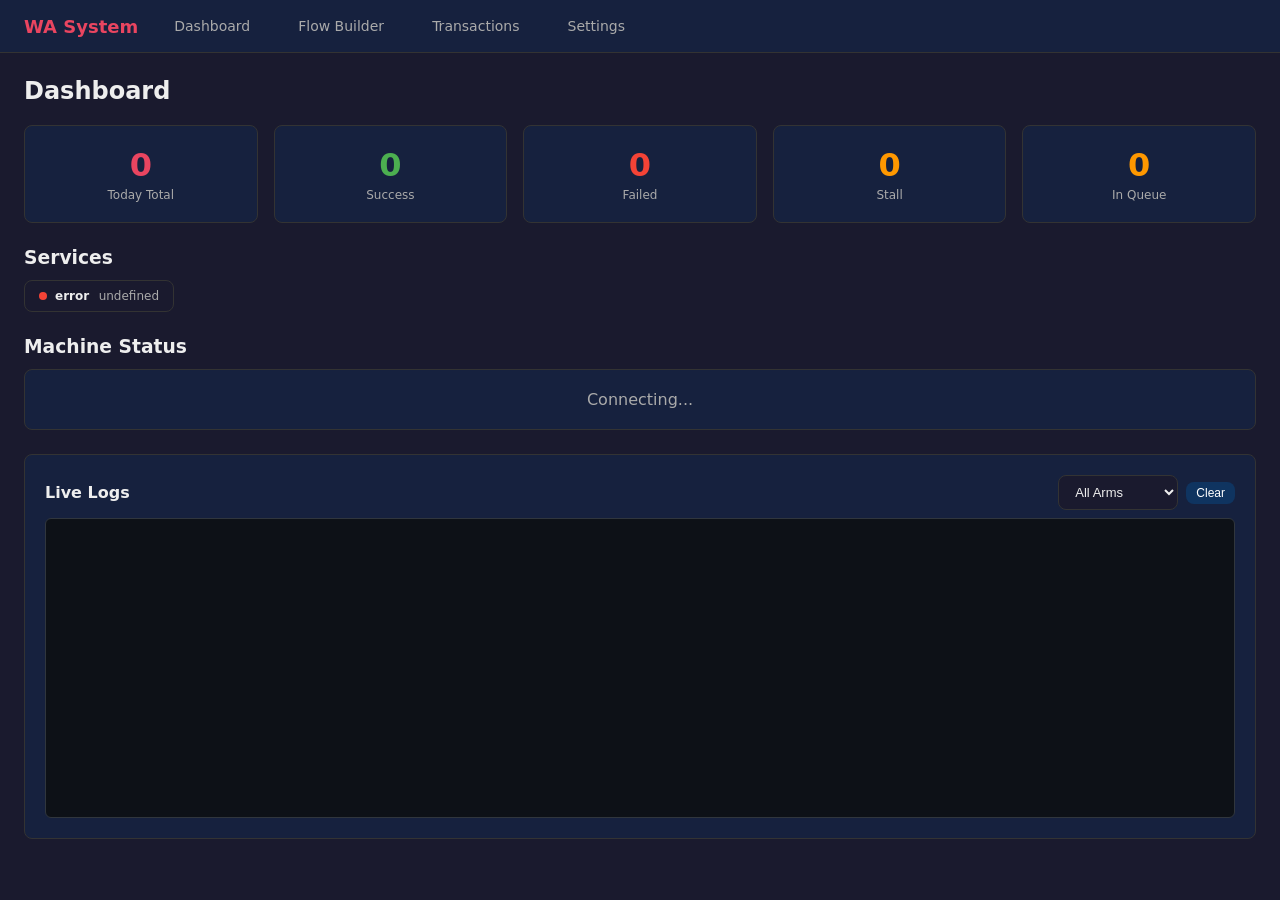
==== static/index.html @ 1bfda51d "ui: remove redundant nav buttons from dashboard bottom" ====
<!DOCTYPE html>
<html lang="en">
<head>
    <meta charset="UTF-8">
    <meta name="viewport" content="width=device-width, initial-scale=1.0">
    <title>WA Unified System</title>
    <link rel="stylesheet" href="/static/css/style.css">
    <style>
        .arm-card { padding: 16px; min-height: 140px; position: relative; }
        .arm-card .arm-name { font-size: 18px; font-weight: 700; margin-bottom: 4px; }
        .arm-card .arm-meta { font-size: 11px; color: var(--text2); margin-bottom: 8px; }
        .arm-card .arm-status { font-size: 14px; margin-bottom: 6px; }
        .arm-card .arm-task { font-size: 12px; color: var(--text2); min-height: 32px; }
        .arm-card .arm-controls { margin-top: 10px; display: flex; gap: 6px; flex-wrap: wrap; }
        .status-dot { display: inline-block; width: 10px; height: 10px; border-radius: 50%; margin-right: 6px; }
        .dot-idle { background: var(--success); }
        .dot-busy { background: var(--warning); animation: pulse 1.5s infinite; }
        .dot-offline, .dot-paused, .dot-no_worker { background: var(--danger); }
        @keyframes pulse { 0%,100% { opacity:1; } 50% { opacity:0.4; } }
        .btn-warning { background: var(--warning); color: #000; }
        .btn-warning:hover { background: #e68a00; }
        .svc-panel { display: flex; gap: 10px; flex-wrap: wrap; margin-bottom: 8px; }
        .svc-card { display: flex; align-items: center; gap: 8px; padding: 8px 14px; border-radius: 8px; background: var(--card); border: 1px solid var(--border); font-size: 12px; min-width: 150px; }
        .svc-dot { width: 8px; height: 8px; border-radius: 50%; flex-shrink: 0; }
        .svc-dot.on { background: var(--success); }
        .svc-dot.off { background: var(--danger); }
        .svc-name { font-weight: 600; }
        .svc-detail { color: var(--text2); margin-left: auto; }
    </style>
</head>
<body>
    <div id="nav"></div>
    <div class="container">
        <h2 style="margin-bottom: 20px;">Dashboard</h2>

        <div class="grid grid-5" id="stats"></div>

        <h3 style="margin-top:24px;margin-bottom:12px;">Services</h3>
        <div class="svc-panel" id="svc-panel">
            <div class="svc-card"><span class="svc-dot"></span><span class="svc-name">Loading...</span></div>
        </div>

        <h3 style="margin-top:24px;margin-bottom:12px;">Machine Status</h3>
        <div class="grid grid-4" id="arm-cards">
            <div class="card" style="grid-column:1/-1;text-align:center;color:var(--text2)">Connecting...</div>
        </div>

        <!-- Live Log Terminal -->
        <div class="card" style="margin-top:24px;">
            <div style="display:flex;justify-content:space-between;align-items:center;margin-bottom:8px;">
                <h3 style="margin:0;">Live Logs</h3>
                <div style="display:flex;gap:8px;align-items:center;">
                    <select id="log-arm-select" onchange="switchLogArm()" style="width:auto;min-width:120px;">
                        <option value="">All Arms</option>
                    </select>
                    <button class="btn btn-sm btn-secondary" onclick="clearLogs()">Clear</button>
                </div>
            </div>
            <div id="log-terminal" style="background:#0d1117;border:1px solid #30363d;border-radius:6px;padding:12px;height:300px;overflow-y:auto;font-family:'Cascadia Code','Fira Code','Consolas',monospace;font-size:12px;line-height:1.6;"></div>
        </div>




    </div>
    <script src="/static/js/api.js"></script>
    <script>
    let ws = null;

    const SVC_LABELS = {
        mysql: 'MySQL',
        arm_wcf: 'Arm WCF',
        cloudflare_tunnel: 'Tunnel',
        wa_service: 'WA Service',
    };

    async function loadServices() {
        try {
            const data = await API.get('/api/monitor/services');
            const panel = document.getElementById('svc-panel');
            panel.innerHTML = Object.entries(data).map(([key, svc]) => `
                <div class="svc-card">
                    <span class="svc-dot ${svc.online ? 'on' : 'off'}"></span>
                    <span class="svc-name">${SVC_LABELS[key] || key}</span>
                    <span class="svc-detail">${svc.detail}</span>
                </div>
            `).join('');
        } catch (e) {
            document.getElementById('svc-panel').innerHTML = '<div class="svc-card"><span class="svc-dot off"></span><span class="svc-name">Error loading services</span></div>';
        }
    }

    setInterval(loadServices, 30000);

    async function load() {
        loadServices();
        const todayStats = await API.get('/api/monitor/stats/today');

        document.getElementById('stats').innerHTML = `
            <div class="card card-stat"><div class="num">${todayStats.total || 0}</div><div class="label">Today Total</div></div>
            <div class="card card-stat"><div class="num" style="color:var(--success)">${todayStats.success || 0}</div><div class="label">Success</div></div>
            <div class="card card-stat"><div class="num" style="color:var(--danger)">${todayStats.failed || 0}</div><div class="label">Failed</div></div>
            <div class="card card-stat"><div class="num" style="color:#ff9800">${todayStats.stall || 0}</div><div class="label">Stall</div></div>
            <div class="card card-stat"><div class="num" style="color:var(--warning)">${todayStats.queued || 0}</div><div class="label">In Queue</div></div>
        `;

        connectWS();
    }

    function connectWS() {
        const proto = location.protocol === 'https:' ? 'wss:' : 'ws:';
        ws = new WebSocket(`${proto}//${location.host}/api/monitor/ws`);
        ws.onmessage = (e) => {
            const data = JSON.parse(e.data);
            renderArmCards(data.arms, data.queued);
        };
        ws.onclose = () => { setTimeout(connectWS, 3000); };
        ws.onerror = () => { ws.close(); };
    }

    function getEffectiveStatus(arm) {
        if (!arm.active) return 'offline';
        if (arm.worker_status === 'no_worker') return 'no_worker';
        return arm.worker_status;
    }

    function renderArmCards(arms, queued) {
        if (arms && arms.length > 0) updateLogArmSelect(arms);
        const cards = document.getElementById('arm-cards');
        if (!arms || arms.length === 0) {
            cards.innerHTML = '<div class="card" style="grid-column:1/-1;text-align:center;color:var(--text2)">No machines configured. <a href="/settings">Add one in Settings</a>.</div>';
            return;
        }
        cards.innerHTML = arms.map(a => {
            const st = getEffectiveStatus(a);
            const stLabel = {idle:'IDLE', busy:'BUSY', paused:'PAUSED', offline:'OFFLINE', no_worker:'NO WORKER'}[st] || st.toUpperCase();
            let btns = '';
            if (st === 'idle' || st === 'busy') {
                btns += `<button class="btn btn-sm btn-secondary" onclick="armAction('pause',${a.arm_id})">Pause</button>`;
                btns += `<button class="btn btn-sm btn-warning" onclick="armAction('offline',${a.arm_id})">Set Offline</button>`;
            }
            if (st === 'paused') {
                btns += `<button class="btn btn-sm btn-success" onclick="armAction('resume',${a.arm_id})">Resume</button>`;
                btns += `<button class="btn btn-sm btn-warning" onclick="armAction('offline',${a.arm_id})">Set Offline</button>`;
            }
            if (st === 'offline' || st === 'no_worker') {
                btns += `<button class="btn btn-sm btn-success" onclick="armAction('resume',${a.arm_id})">Resume</button>`;
            }
            btns += `<button class="btn btn-sm btn-danger" onclick="armAction('reset',${a.arm_id})">Reset</button>`;

            return `<div class="card arm-card">
                <div class="arm-name">${a.name}</div>
                <div class="arm-meta">${a.com_port} | Camera ${a.camera_id}</div>
                <div class="arm-status">
                    <span class="status-dot dot-${st}"></span>
                    <strong>${stLabel}</strong>
                </div>
                <div class="arm-task">
                    ${a.current_task ? 'Task: ' + a.current_task : 'No active task'}
                    ${a.current_step ? '<br>Step: ' + a.current_step : ''}
                </div>
                <div style="font-size:11px;color:var(--text2);margin-top:4px;">Completed: ${a.task_count}</div>
                ${a.last_error ? '<div style="font-size:11px;color:var(--danger);margin-top:4px;">' + a.last_error.substring(0,80) + '</div>' : ''}
                <div class="arm-controls">${btns}</div>
            </div>`;
        }).join('');
    }

    async function armAction(action, armId) {
        if (action === 'offline' && !confirm('Set this arm offline?')) return;
        if (action === 'reset' && !confirm('Reset arm to origin and close port?')) return;
        const r = await API.post(`/api/monitor/${action}/${armId}`);
        if (r.success) toast(action.charAt(0).toUpperCase() + action.slice(1) + ' done');
        else toast(r.error || 'Failed', 'error');
    }

    // === Live Log Terminal ===
    let logWs = null;
    let currentLogArm = '';
    const logColors = { INFO: '#58a6ff', WARNING: '#d29922', ERROR: '#f85149', DEBUG: '#8b949e' };

    function connectLogWS() {
        if (logWs) { try { logWs.close(); } catch(e) {} }
        const proto = location.protocol === 'https:' ? 'wss:' : 'ws:';
        const armParam = currentLogArm ? `?arm_id=${currentLogArm}` : '';
        logWs = new WebSocket(`${proto}//${location.host}/api/monitor/logs/ws${armParam}`);
        logWs.onmessage = (e) => {
            const logs = JSON.parse(e.data);
            const term = document.getElementById('log-terminal');
            logs.forEach(l => {
                const color = logColors[l.level] || '#c9d1d9';
                const prefix = l.arm_name ? `<span style="color:#8b949e">[${l.arm_name}]</span> ` : '';
                const ts = `<span style="color:#484f58">${l.ts}</span>`;
                const lvl = `<span style="color:${color};font-weight:600">${l.level.padEnd(7)}</span>`;
                term.innerHTML += `<div>${ts} ${lvl} ${prefix}${escHtml(l.msg)}</div>`;
            });
            if (logs.length > 0) term.scrollTop = term.scrollHeight;
        };
        logWs.onclose = () => { setTimeout(connectLogWS, 3000); };
        logWs.onerror = () => { logWs.close(); };
    }

    function escHtml(s) {
        return s.replace(/&/g,'&amp;').replace(/</g,'&lt;').replace(/>/g,'&gt;');
    }

    function switchLogArm() {
        currentLogArm = document.getElementById('log-arm-select').value;
        document.getElementById('log-terminal').innerHTML = '';
        connectLogWS();
    }

    function clearLogs() {
        document.getElementById('log-terminal').innerHTML = '';
    }

    function updateLogArmSelect(arms) {
        const sel = document.getElementById('log-arm-select');
        const cur = sel.value;
        sel.innerHTML = '<option value="">All Arms</option>' +
            arms.map(a => `<option value="${a.arm_id}">${a.name}</option>`).join('');
        sel.value = cur;
    }

    load();
    connectLogWS();
    </script>
</body>
</html>
---- static/css/style.css ----
* { margin: 0; padding: 0; box-sizing: border-box; }

:root {
    --bg: #1a1a2e;
    --bg2: #16213e;
    --bg3: #0f3460;
    --accent: #e94560;
    --accent2: #533483;
    --text: #eee;
    --text2: #aaa;
    --border: #333;
    --success: #4caf50;
    --warning: #ff9800;
    --danger: #f44336;
    --radius: 8px;
}

body {
    font-family: 'Segoe UI', system-ui, -apple-system, sans-serif;
    background: var(--bg);
    color: var(--text);
    min-height: 100vh;
}

/* Navigation */
nav {
    background: var(--bg2);
    padding: 12px 24px;
    display: flex;
    align-items: center;
    gap: 24px;
    border-bottom: 1px solid var(--border);
    position: sticky;
    top: 0;
    z-index: 100;
}
nav .logo { font-size: 18px; font-weight: 700; color: var(--accent); }
nav a {
    color: var(--text2);
    text-decoration: none;
    font-size: 14px;
    padding: 6px 12px;
    border-radius: var(--radius);
    transition: all 0.2s;
}
nav a:hover, nav a.active { color: var(--text); background: var(--bg3); }

/* Layout */
.container { max-width: 1400px; margin: 0 auto; padding: 24px; }
.grid { display: grid; gap: 16px; }
.grid-2 { grid-template-columns: 1fr 1fr; }
.grid-3 { grid-template-columns: 1fr 1fr 1fr; }
.grid-4 { grid-template-columns: 1fr 1fr 1fr 1fr; }
.grid-5 { grid-template-columns: 1fr 1fr 1fr 1fr 1fr; }

/* Cards */
.card {
    background: var(--bg2);
    border: 1px solid var(--border);
    border-radius: var(--radius);
    padding: 20px;
}
.card h3 { margin-bottom: 12px; font-size: 16px; color: var(--text); }
.card-stat { text-align: center; }
.card-stat .num { font-size: 32px; font-weight: 700; color: var(--accent); }
.card-stat .label { font-size: 12px; color: var(--text2); margin-top: 4px; }

/* Tables */
table { width: 100%; border-collapse: collapse; font-size: 13px; }
th { background: var(--bg3); padding: 10px 12px; text-align: left; font-weight: 600; color: var(--text2); }
td { padding: 10px 12px; border-bottom: 1px solid var(--border); }
tr:hover td { background: rgba(255,255,255,0.03); }

/* Forms */
input, select, textarea {
    background: var(--bg);
    border: 1px solid var(--border);
    color: var(--text);
    padding: 8px 12px;
    border-radius: var(--radius);
    font-size: 13px;
    width: 100%;
}
input:focus, select:focus { border-color: var(--accent); outline: none; }
label { font-size: 12px; color: var(--text2); margin-bottom: 4px; display: block; }
.form-group { margin-bottom: 12px; }
.form-row { display: flex; gap: 12px; }
.form-row > * { flex: 1; }

/* Buttons */
.btn {
    display: inline-flex;
    align-items: center;
    gap: 6px;
    padding: 8px 16px;
    border-radius: var(--radius);
    border: none;
    cursor: pointer;
    font-size: 13px;
    font-weight: 500;
    transition: all 0.2s;
    color: white;
}
.btn-primary { background: var(--accent); }
.btn-primary:hover { background: #d63851; }
.btn-secondary { background: var(--bg3); }
.btn-secondary:hover { background: #1a4a80; }
.btn-success { background: var(--success); }
.btn-success:hover { background: #43a047; }
.btn-danger { background: var(--danger); color: white; }
.btn-danger:hover { background: #e53935; }
.btn-sm { padding: 4px 10px; font-size: 12px; }
.btn-group { display: flex; gap: 8px; margin-top: 12px; }

/* Status badges */
.badge {
    display: inline-block;
    padding: 2px 8px;
    border-radius: 12px;
    font-size: 11px;
    font-weight: 600;
}
.badge-active { background: rgba(76,175,80,0.2); color: var(--success); }
.badge-inactive { background: rgba(244,67,54,0.2); color: var(--danger); }
.badge-idle { background: rgba(76,175,80,0.2); color: var(--success); }
.badge-busy { background: rgba(255,152,0,0.2); color: var(--warning); }

/* Camera feed */
.camera-container {
    position: relative;
    display: inline-block;
    background: #000;
    border-radius: var(--radius);
    overflow: hidden;
}
.camera-container img { display: block; max-width: 100%; cursor: crosshair; }
.camera-overlay {
    position: absolute;
    top: 0; left: 0;
    width: 100%; height: 100%;
    pointer-events: none;
}
.coord-marker {
    position: absolute;
    width: 20px; height: 20px;
    border: 2px solid var(--accent);
    border-radius: 50%;
    transform: translate(-50%, -50%);
    pointer-events: none;
}
.coord-marker::after {
    content: '';
    position: absolute;
    top: 50%; left: 50%;
    width: 4px; height: 4px;
    background: var(--accent);
    border-radius: 50%;
    transform: translate(-50%, -50%);
}
.coord-label {
    position: absolute;
    background: var(--accent);
    color: white;
    padding: 2px 6px;
    border-radius: 4px;
    font-size: 10px;
    white-space: nowrap;
    transform: translate(-50%, -130%);
}

/* Step list */
.step-list { list-style: none; }
.step-item {
    display: flex;
    align-items: center;
    gap: 12px;
    padding: 10px 14px;
    background: var(--bg);
    border: 1px solid var(--border);
    border-radius: var(--radius);
    margin-bottom: 6px;
    cursor: grab;
}
.step-item:hover { border-color: var(--accent); }
.step-num { font-weight: 700; color: var(--accent); min-width: 24px; }
.step-type {
    padding: 2px 8px;
    border-radius: 4px;
    font-size: 11px;
    font-weight: 600;
    background: var(--bg3);
    min-width: 80px;
    text-align: center;
}
.step-name { flex: 1; }
.step-delay { color: var(--text2); font-size: 12px; }

/* Modal */
.modal-overlay {
    display: none;
    position: fixed;
    top: 0; left: 0;
    width: 100%; height: 100%;
    background: rgba(0,0,0,0.7);
    z-index: 200;
    justify-content: center;
    align-items: center;
}
.modal-overlay.active { display: flex; }
.modal {
    background: var(--bg2);
    border: 1px solid var(--border);
    border-radius: var(--radius);
    padding: 24px;
    min-width: 400px;
    max-width: 600px;
}
.modal h3 { margin-bottom: 16px; }

/* Toast */
.toast {
    position: fixed;
    bottom: 20px;
    right: 20px;
    padding: 12px 20px;
    border-radius: var(--radius);
    font-size: 13px;
    z-index: 300;
    animation: slideIn 0.3s ease;
}
.toast-success { background: var(--success); }
.toast-error { background: var(--danger); }
@keyframes slideIn { from { transform: translateY(20px); opacity: 0; } to { transform: translateY(0); opacity: 1; } }

/* Scrollbar (dark theme) */
::-webkit-scrollbar { width: 6px; }
::-webkit-scrollbar-track { background: var(--bg); }
::-webkit-scrollbar-thumb { background: var(--border); border-radius: 3px; }
::-webkit-scrollbar-thumb:hover { background: #555; }

/* Responsive */
@media (max-width: 768px) {
    .grid-2, .grid-3, .grid-4, .grid-5 { grid-template-columns: 1fr; }
    nav { flex-wrap: wrap; gap: 8px; }
}
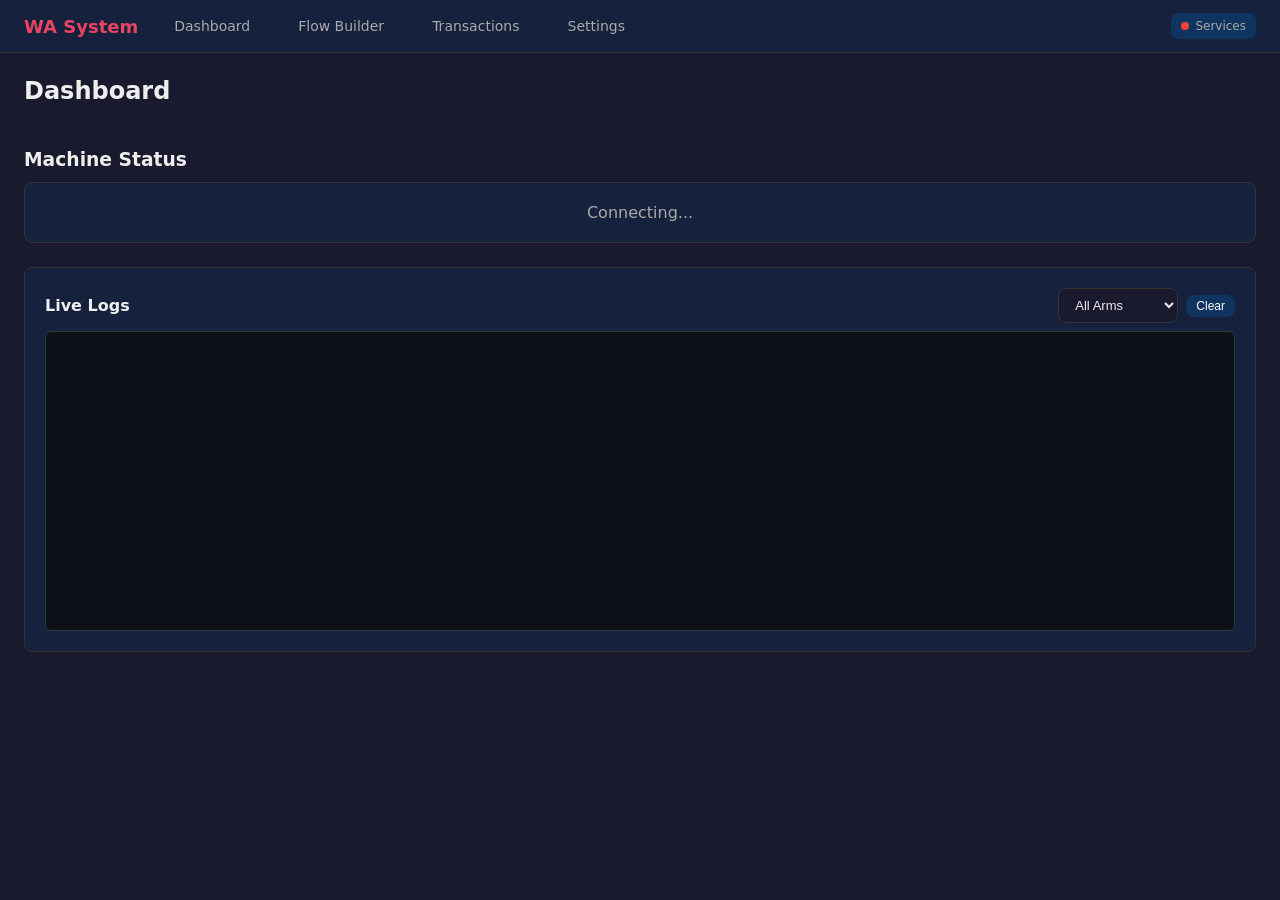
==== commit 6f69568c: "feat(dashboard): camera verify/swap UI, nav service indicator, auto-refreshing stats Solves a real o" ====
--- a/static/index.html
+++ b/static/index.html
@@ -19,13 +19,16 @@
         @keyframes pulse { 0%,100% { opacity:1; } 50% { opacity:0.4; } }
         .btn-warning { background: var(--warning); color: #000; }
         .btn-warning:hover { background: #e68a00; }
-        .svc-panel { display: flex; gap: 10px; flex-wrap: wrap; margin-bottom: 8px; }
-        .svc-card { display: flex; align-items: center; gap: 8px; padding: 8px 14px; border-radius: 8px; background: var(--card); border: 1px solid var(--border); font-size: 12px; min-width: 150px; }
-        .svc-dot { width: 8px; height: 8px; border-radius: 50%; flex-shrink: 0; }
-        .svc-dot.on { background: var(--success); }
-        .svc-dot.off { background: var(--danger); }
-        .svc-name { font-weight: 600; }
-        .svc-detail { color: var(--text2); margin-left: auto; }
+        .cam-row { display: flex; align-items: center; gap: 6px; font-size: 11px; color: var(--text2); margin-bottom: 8px; }
+        .cam-row .cam-btn { padding: 1px 6px; font-size: 11px; line-height: 1.4; cursor: pointer; background: transparent; border: 1px solid var(--border); color: var(--text2); border-radius: 4px; }
+        .cam-row .cam-btn:hover { color: var(--accent); border-color: var(--accent); }
+        .cam-row .cam-btn:disabled { opacity: 0.4; cursor: not-allowed; }
+        .cam-panel { background: #0d1117; border: 1px solid #30363d; border-radius: 6px; padding: 8px; margin-bottom: 10px; font-size: 11px; }
+        .cam-panel img { width: 100%; max-height: 160px; object-fit: contain; border-radius: 4px; background: #000; }
+        .cam-panel .cam-hint { color: var(--text2); margin: 6px 0; line-height: 1.4; }
+        .cam-panel .cam-swap-row { display: flex; gap: 6px; align-items: center; margin-top: 4px; }
+        .cam-panel select { font-size: 11px; padding: 2px 4px; flex: 1; min-width: 0; }
+        .cam-panel .cam-err { color: var(--danger); padding: 12px 4px; text-align: center; }
     </style>
 </head>
 <body>
@@ -34,11 +37,6 @@
         <h2 style="margin-bottom: 20px;">Dashboard</h2>
 
         <div class="grid grid-5" id="stats"></div>
-
-        <h3 style="margin-top:24px;margin-bottom:12px;">Services</h3>
-        <div class="svc-panel" id="svc-panel">
-            <div class="svc-card"><span class="svc-dot"></span><span class="svc-name">Loading...</span></div>
-        </div>
 
         <h3 style="margin-top:24px;margin-bottom:12px;">Machine Status</h3>
         <div class="grid grid-4" id="arm-cards">
@@ -67,43 +65,23 @@
     <script>
     let ws = null;
 
-    const SVC_LABELS = {
-        mysql: 'MySQL',
-        arm_wcf: 'Arm WCF',
-        cloudflare_tunnel: 'Tunnel',
-        wa_service: 'WA Service',
-    };
-
-    async function loadServices() {
-        try {
-            const data = await API.get('/api/monitor/services');
-            const panel = document.getElementById('svc-panel');
-            panel.innerHTML = Object.entries(data).map(([key, svc]) => `
-                <div class="svc-card">
-                    <span class="svc-dot ${svc.online ? 'on' : 'off'}"></span>
-                    <span class="svc-name">${SVC_LABELS[key] || key}</span>
-                    <span class="svc-detail">${svc.detail}</span>
-                </div>
-            `).join('');
-        } catch (e) {
-            document.getElementById('svc-panel').innerHTML = '<div class="svc-card"><span class="svc-dot off"></span><span class="svc-name">Error loading services</span></div>';
-        }
-    }
-
-    setInterval(loadServices, 30000);
+    async function loadStats() {
+        let s;
+        try { s = await API.get('/api/monitor/stats/today'); }
+        catch (e) { return; }
+        if (!s || s.error) return;
+        document.getElementById('stats').innerHTML = `
+            <div class="card card-stat"><div class="num">${s.total || 0}</div><div class="label">Today Total</div></div>
+            <div class="card card-stat"><div class="num" style="color:var(--success)">${s.success || 0}</div><div class="label">Success</div></div>
+            <div class="card card-stat"><div class="num" style="color:var(--danger)">${s.failed || 0}</div><div class="label">Failed</div></div>
+            <div class="card card-stat"><div class="num" style="color:#ff9800">${s.stall || 0}</div><div class="label">Stall</div></div>
+            <div class="card card-stat"><div class="num" style="color:var(--warning)">${s.queued || 0}</div><div class="label">In Queue</div></div>
+        `;
+    }
 
     async function load() {
-        loadServices();
-        const todayStats = await API.get('/api/monitor/stats/today');
-
-        document.getElementById('stats').innerHTML = `
-            <div class="card card-stat"><div class="num">${todayStats.total || 0}</div><div class="label">Today Total</div></div>
-            <div class="card card-stat"><div class="num" style="color:var(--success)">${todayStats.success || 0}</div><div class="label">Success</div></div>
-            <div class="card card-stat"><div class="num" style="color:var(--danger)">${todayStats.failed || 0}</div><div class="label">Failed</div></div>
-            <div class="card card-stat"><div class="num" style="color:#ff9800">${todayStats.stall || 0}</div><div class="label">Stall</div></div>
-            <div class="card card-stat"><div class="num" style="color:var(--warning)">${todayStats.queued || 0}</div><div class="label">In Queue</div></div>
-        `;
-
+        await loadStats();
+        setInterval(loadStats, 5000);
         connectWS();
     }
 
@@ -124,8 +102,11 @@
         return arm.worker_status;
     }
 
+    let lastArms = [];
+
     function renderArmCards(arms, queued) {
         if (arms && arms.length > 0) updateLogArmSelect(arms);
+        lastArms = arms || [];
         const cards = document.getElementById('arm-cards');
         if (!arms || arms.length === 0) {
             cards.innerHTML = '<div class="card" style="grid-column:1/-1;text-align:center;color:var(--text2)">No machines configured. <a href="/settings">Add one in Settings</a>.</div>';
@@ -134,6 +115,7 @@
         cards.innerHTML = arms.map(a => {
             const st = getEffectiveStatus(a);
             const stLabel = {idle:'IDLE', busy:'BUSY', paused:'PAUSED', offline:'OFFLINE', no_worker:'NO WORKER'}[st] || st.toUpperCase();
+            const camSafe = (st !== 'busy');
             let btns = '';
             if (st === 'idle' || st === 'busy') {
                 btns += `<button class="btn btn-sm btn-secondary" onclick="armAction('pause',${a.arm_id})">Pause</button>`;
@@ -148,9 +130,17 @@
             }
             btns += `<button class="btn btn-sm btn-danger" onclick="armAction('reset',${a.arm_id})">Reset</button>`;
 
-            return `<div class="card arm-card">
+            const camBtnTitle = camSafe ? 'Verify physical camera matches this arm' : 'Arm is busy — wait for current task to finish';
+            const camBtnDisabled = camSafe ? '' : 'disabled';
+            const camRow = `<div class="cam-row">
+                <span>${a.com_port} | Camera ${a.camera_id}</span>
+                <button class="cam-btn" ${camBtnDisabled} title="${camBtnTitle}" onclick="toggleCamPanel(${a.arm_id})">&#x21bb; Verify</button>
+            </div>`;
+
+            return `<div class="card arm-card" id="arm-card-${a.arm_id}">
                 <div class="arm-name">${a.name}</div>
-                <div class="arm-meta">${a.com_port} | Camera ${a.camera_id}</div>
+                ${camRow}
+                <div id="cam-panel-${a.arm_id}"></div>
                 <div class="arm-status">
                     <span class="status-dot dot-${st}"></span>
                     <strong>${stLabel}</strong>
@@ -164,6 +154,118 @@
                 <div class="arm-controls">${btns}</div>
             </div>`;
         }).join('');
+
+        if (camPanelOpen.size > 0) {
+            camPanelOpen.forEach(armId => {
+                const stillExists = arms.find(a => a.arm_id === armId);
+                if (stillExists) renderCamPanel(armId);
+                else camPanelOpen.delete(armId);
+            });
+        }
+
+        if (!sessionStorage.getItem('cam_verify_shown')) {
+            sessionStorage.setItem('cam_verify_shown', '1');
+            const safeArms = arms.filter(a => getEffectiveStatus(a) !== 'busy');
+            if (safeArms.length > 0) {
+                safeArms.forEach(a => toggleCamPanel(a.arm_id));
+            }
+        }
+    }
+
+    /* ============ CAMERA VERIFY / SWAP ============
+       Preview is captured ONCE per Verify click and cached, so the 2s WS
+       re-render of arm-cards just repaints from the cache instead of
+       hammering /camera-preview (which would open+close the camera every
+       2s — that was a bug). Force a fresh capture only on:
+       - first click of Verify
+       - manual refresh button (↻)
+       - after a successful swap
+    */
+    const camPanelOpen = new Set();
+    const camPreviewCache = new Map();
+
+    function toggleCamPanel(armId) {
+        if (camPanelOpen.has(armId)) {
+            camPanelOpen.delete(armId);
+            camPreviewCache.delete(armId);
+            const el = document.getElementById('cam-panel-' + armId);
+            if (el) el.innerHTML = '';
+            return;
+        }
+        camPanelOpen.add(armId);
+        renderCamPanel(armId, true);
+    }
+
+    function _paintCamPanel(armId, result) {
+        const el = document.getElementById('cam-panel-' + armId);
+        if (!el) return;
+        const arm = lastArms.find(a => a.arm_id === armId);
+        if (!arm) return;
+
+        const others = lastArms.filter(o => {
+            if (o.arm_id === armId) return false;
+            return getEffectiveStatus(o) !== 'busy';
+        });
+        const swapOptions = others.length
+            ? others.map(o => `<option value="${o.arm_id}">${o.name} (cam ${o.camera_id})</option>`).join('')
+            : '<option value="" disabled>No non-busy arm to swap with</option>';
+
+        let body;
+        if (!result) {
+            body = `<div style="text-align:center;color:var(--text2);padding:24px 4px;">Loading camera ${arm.camera_id}…</div>`;
+        } else if (result.success) {
+            body = `<img src="data:image/jpeg;base64,${result.image}" alt="Camera ${result.camera_id}">`;
+        } else {
+            body = `<div class="cam-err">${result.error || 'Preview failed'}</div>`;
+        }
+
+        el.innerHTML = `<div class="cam-panel">
+            ${body}
+            <div class="cam-hint">Does this view match <b>${arm.name}</b>'s physical position?</div>
+            <div class="cam-swap-row">
+                <select id="cam-swap-sel-${armId}" ${others.length ? '' : 'disabled'}>${swapOptions}</select>
+                <button class="cam-btn" ${others.length ? '' : 'disabled'} onclick="doSwap(${armId})">Swap</button>
+                <button class="cam-btn" onclick="renderCamPanel(${armId}, true)" title="Recapture">&#x21bb;</button>
+                <button class="cam-btn" onclick="toggleCamPanel(${armId})">&times;</button>
+            </div>
+        </div>`;
+    }
+
+    async function renderCamPanel(armId, forceRefresh) {
+        if (!camPanelOpen.has(armId)) return;
+        if (!forceRefresh && camPreviewCache.has(armId)) {
+            _paintCamPanel(armId, camPreviewCache.get(armId));
+            return;
+        }
+        _paintCamPanel(armId, null);
+        let r;
+        try { r = await API.get(`/api/monitor/arms/${armId}/camera-preview`); }
+        catch (e) { r = { success: false, error: 'Network error' }; }
+        if (!camPanelOpen.has(armId)) return;
+        camPreviewCache.set(armId, r);
+        _paintCamPanel(armId, r);
+    }
+
+    async function doSwap(armId) {
+        const sel = document.getElementById('cam-swap-sel-' + armId);
+        if (!sel || !sel.value) return;
+        const targetId = parseInt(sel.value);
+        const a = lastArms.find(x => x.arm_id === armId);
+        const b = lastArms.find(x => x.arm_id === targetId);
+        const stA = getEffectiveStatus(a), stB = getEffectiveStatus(b);
+        const restartNote = (stA === 'idle' || stB === 'idle')
+            ? '\n\nNote: idle worker(s) will be briefly restarted. Queued tasks are preserved.'
+            : '';
+        if (!confirm(`Swap camera between ${a.name} (cam ${a.camera_id}) and ${b.name} (cam ${b.camera_id})?${restartNote}`)) return;
+        const r = await API.post('/api/monitor/arms/swap-camera', { arm_id_a: armId, arm_id_b: targetId });
+        if (r.success) {
+            toast('Cameras swapped — workers restarted');
+            camPreviewCache.delete(armId);
+            camPreviewCache.delete(targetId);
+            setTimeout(() => { renderCamPanel(armId, true); }, 1500);
+        } else {
+            toast(r.error || 'Swap failed', 'error');
+        }
     }
 
     async function armAction(action, armId) {
--- a/static/css/style.css
+++ b/static/css/style.css
@@ -44,6 +44,57 @@
     transition: all 0.2s;
 }
 nav a:hover, nav a.active { color: var(--text); background: var(--bg3); }
+nav .nav-spacer { flex: 1; }
+nav .nav-svc {
+    display: flex;
+    align-items: center;
+    gap: 6px;
+    padding: 6px 10px;
+    border-radius: var(--radius);
+    background: var(--bg3);
+    cursor: pointer;
+    font-size: 12px;
+    color: var(--text2);
+    user-select: none;
+    white-space: nowrap;
+}
+nav .nav-svc:hover { color: var(--text); }
+nav .nav-svc-dot {
+    display: inline-block;
+    width: 8px;
+    height: 8px;
+    border-radius: 50%;
+    flex-shrink: 0;
+    background: #6e7681;
+}
+nav .nav-svc-dot.on  { background: var(--success); }
+nav .nav-svc-dot.off { background: var(--danger); }
+nav .nav-svc-dot.loading { background: var(--warning); animation: pulse 1.5s infinite; }
+nav .nav-svc-pop {
+    position: absolute;
+    top: 100%;
+    right: 16px;
+    margin-top: 6px;
+    background: var(--bg2);
+    border: 1px solid var(--border);
+    border-radius: var(--radius);
+    padding: 8px 0;
+    min-width: 240px;
+    box-shadow: 0 4px 12px rgba(0,0,0,0.3);
+    display: none;
+    z-index: 200;
+}
+nav .nav-svc-pop.open { display: block; }
+nav .nav-svc-pop-row {
+    display: flex;
+    align-items: center;
+    gap: 8px;
+    padding: 6px 14px;
+    font-size: 12px;
+}
+nav .nav-svc-pop-name { font-weight: 600; color: var(--text); min-width: 80px; }
+nav .nav-svc-pop-detail { color: var(--text2); margin-left: auto; }
+@keyframes pulse { 0%,100% { opacity:1; } 50% { opacity:0.4; } }
 
 /* Layout */
 .container { max-width: 1400px; margin: 0 auto; padding: 24px; }
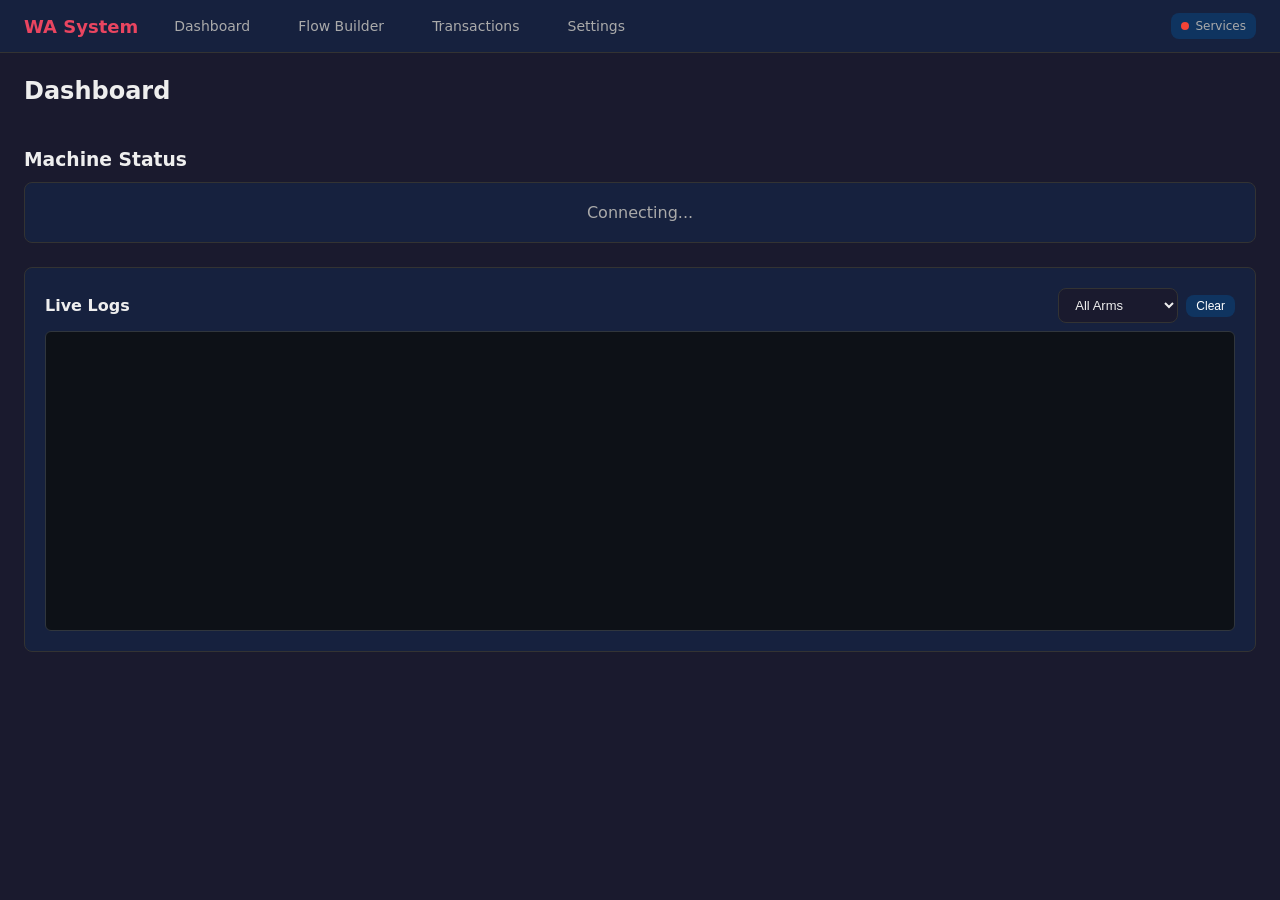
==== commit 9bbd1b27: "Harden camera verify/swap: exclusive lock, atomic swap, readiness poll Three post-review fixes to co" ====
--- a/static/index.html
+++ b/static/index.html
@@ -246,6 +246,27 @@
         _paintCamPanel(armId, r);
     }
 
+    /* Wait until both arms' workers are back up after restart_worker.
+       Polls lastArms (refreshed by 2s WS push) at 500ms intervals.
+       Worker is "ready" when worker_status is set and not 'no_worker'/'offline'
+       (initial state of a freshly created worker before run() executes its
+       first line is 'offline'; once run() sets _running=True it becomes
+       'idle'). Caps wait at maxMs to avoid hanging the UI. */
+    async function _waitForWorkerReady(armIds, maxMs = 8000) {
+        const t0 = Date.now();
+        while (Date.now() - t0 < maxMs) {
+            const allReady = armIds.every(id => {
+                const arm = lastArms.find(a => a.arm_id === id);
+                return arm && arm.worker_status &&
+                       arm.worker_status !== 'no_worker' &&
+                       arm.worker_status !== 'offline';
+            });
+            if (allReady) return true;
+            await new Promise(r => setTimeout(r, 500));
+        }
+        return false;
+    }
+
     async function doSwap(armId) {
         const sel = document.getElementById('cam-swap-sel-' + armId);
         if (!sel || !sel.value) return;
@@ -258,14 +279,16 @@
             : '';
         if (!confirm(`Swap camera between ${a.name} (cam ${a.camera_id}) and ${b.name} (cam ${b.camera_id})?${restartNote}`)) return;
         const r = await API.post('/api/monitor/arms/swap-camera', { arm_id_a: armId, arm_id_b: targetId });
-        if (r.success) {
-            toast('Cameras swapped — workers restarted');
-            camPreviewCache.delete(armId);
-            camPreviewCache.delete(targetId);
-            setTimeout(() => { renderCamPanel(armId, true); }, 1500);
-        } else {
+        if (!r.success) {
             toast(r.error || 'Swap failed', 'error');
-        }
+            return;
+        }
+        toast('Cameras swapped — workers restarting…');
+        camPreviewCache.delete(armId);
+        camPreviewCache.delete(targetId);
+        if (camPanelOpen.has(armId)) _paintCamPanel(armId, null);
+        await _waitForWorkerReady([armId, targetId], 8000);
+        if (camPanelOpen.has(armId)) await renderCamPanel(armId, true);
     }
 
     async function armAction(action, armId) {
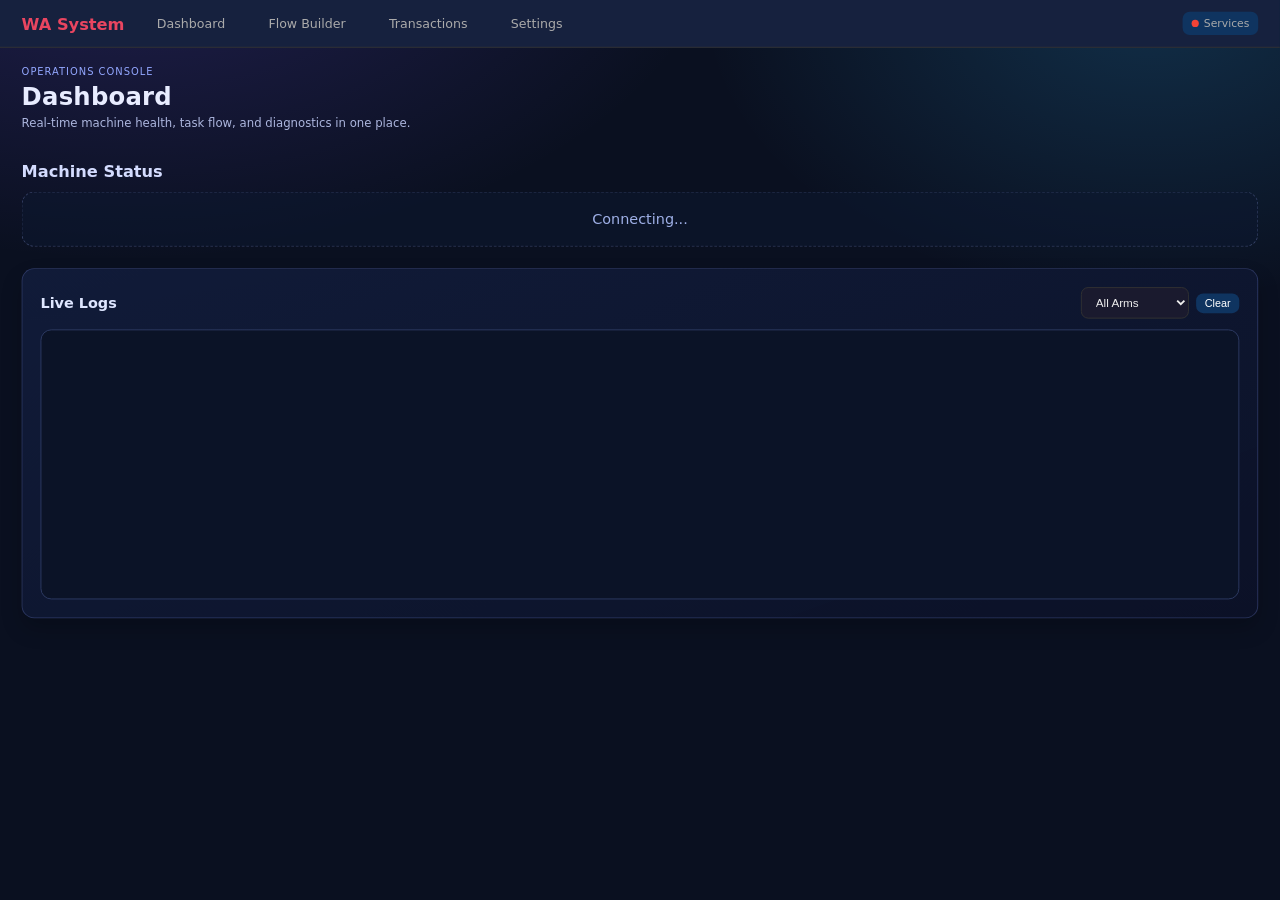
==== commit 2909cf85: "style(ui): visual refresh across the 4 main pages Pure CSS work - no HTML structure changes, no JS l" ====
--- a/static/index.html
+++ b/static/index.html
@@ -6,60 +6,196 @@
     <title>WA Unified System</title>
     <link rel="stylesheet" href="/static/css/style.css">
     <style>
-        .arm-card { padding: 16px; min-height: 140px; position: relative; }
-        .arm-card .arm-name { font-size: 18px; font-weight: 700; margin-bottom: 4px; }
+        html, body { min-height: 100%; }
+        body {
+            background:
+                radial-gradient(1200px 700px at 10% -10%, rgba(120, 88, 255, 0.22), transparent 50%),
+                radial-gradient(900px 600px at 90% 0%, rgba(50, 186, 255, 0.18), transparent 50%),
+                #0a1020;
+            color: #e8ecff;
+            overflow-x: hidden;
+        }
+        .app-shell {
+            width: 111.1112%;
+            transform: scale(0.9);
+            transform-origin: top left;
+        }
+        .container { max-width: 1520px; padding-top: 20px; }
+        .dash-hero {
+            display: flex;
+            justify-content: space-between;
+            align-items: flex-start;
+            gap: 12px;
+            margin-bottom: 12px;
+            padding: 0;
+            border: 0;
+            background: transparent;
+            box-shadow: none;
+        }
+        .dash-kicker {
+            margin: 0 0 6px;
+            font-size: 11px;
+            letter-spacing: 0.1em;
+            text-transform: uppercase;
+            color: #93a7ff;
+        }
+        .dash-subtitle {
+            margin: 6px 0 0;
+            color: #acb6de;
+            font-size: 13px;
+        }
+        .page-title { margin-bottom: 20px; }
+        .dash-hero .page-title { margin-bottom: 0; font-size: 27px; letter-spacing: 0.01em; }
+        .section-title { margin-top: 24px; margin-bottom: 12px; color: #d4dcff; font-size: 18px; }
+        .full-span-center-muted { grid-column: 1 / -1; text-align: center; color: var(--text2); }
+        .panel-card { margin-top: 24px; }
+        .panel-header { display: flex; justify-content: space-between; align-items: center; margin-bottom: 8px; }
+        .panel-header h3 { margin: 0; }
+        .panel-actions { display: flex; gap: 8px; align-items: center; }
+        .select-compact { width: auto; min-width: 120px; }
+        .stats-grid .card-stat {
+            border-radius: 14px;
+            border-color: rgba(110, 128, 212, 0.32);
+            background: linear-gradient(160deg, rgba(22, 34, 72, 0.9), rgba(16, 24, 52, 0.92));
+            box-shadow: inset 0 1px 0 rgba(255, 255, 255, 0.04), 0 10px 20px rgba(0, 0, 0, 0.2);
+        }
+        .stats-grid .card-stat .num { font-size: 34px; letter-spacing: 0.02em; }
+        .stats-grid .card-stat .label { color: #98a8dd; font-size: 11px; text-transform: uppercase; letter-spacing: 0.06em; }
+        .stat-total { border-left: 3px solid #a06bff; }
+        .stat-success { border-left: 3px solid #4caf50; }
+        .stat-failed { border-left: 3px solid #f44336; }
+        .stat-stall { border-left: 3px solid #ff9800; }
+        .stat-queue { border-left: 3px solid #ffbf47; }
+        .log-terminal {
+            background: #0b1327;
+            border: 1px solid #2f3d66;
+            border-radius: 12px;
+            padding: 12px;
+            height: 300px;
+            overflow-y: auto;
+            font-family: 'Cascadia Code', 'Fira Code', 'Consolas', monospace;
+            font-size: 12px;
+            line-height: 1.6;
+        }
+        .log-line {
+            padding: 4px 8px;
+            border-radius: 8px;
+            border: 1px solid transparent;
+        }
+        .log-line:hover { background: rgba(130, 149, 220, 0.08); border-color: rgba(130, 149, 220, 0.16); }
+        .log-prefix { color: #8b949e; }
+        .log-ts { color: #484f58; }
+        .log-lvl { font-weight: 600; }
+        .card-stat .num.stat-num-success { color: var(--success); }
+        .card-stat .num.stat-num-failed { color: var(--danger); }
+        .card-stat .num.stat-num-stall { color: #ff9800; }
+        .card-stat .num.stat-num-queue { color: var(--warning); }
+        .arm-extra { font-size: 11px; color: var(--text2); margin-top: 4px; }
+        .arm-error { font-size: 11px; color: var(--danger); margin-top: 4px; }
+        .cam-loading { text-align: center; color: var(--text2); padding: 24px 4px; }
+        .arm-grid .card.arm-card {
+            padding: 16px;
+            min-height: 154px;
+            position: relative;
+            border-radius: 14px;
+            border: 1px solid rgba(109, 127, 206, 0.28);
+            background: linear-gradient(160deg, rgba(20, 31, 64, 0.9), rgba(12, 19, 40, 0.95));
+            box-shadow: 0 10px 24px rgba(0, 0, 0, 0.22);
+        }
+        .arm-card-idle { border-left: 3px solid rgba(76, 175, 80, 0.9); }
+        .arm-card-busy { border-left: 3px solid rgba(255, 152, 0, 0.95); }
+        .arm-card-paused { border-left: 3px solid rgba(244, 67, 54, 0.9); }
+        .arm-card-offline, .arm-card-no_worker { border-left: 3px solid rgba(244, 67, 54, 0.75); opacity: 0.92; }
+        .arm-card .arm-name { font-size: 18px; font-weight: 700; margin-bottom: 4px; color: #e6ecff; }
         .arm-card .arm-meta { font-size: 11px; color: var(--text2); margin-bottom: 8px; }
-        .arm-card .arm-status { font-size: 14px; margin-bottom: 6px; }
-        .arm-card .arm-task { font-size: 12px; color: var(--text2); min-height: 32px; }
+        .arm-card .arm-status { font-size: 14px; margin-bottom: 6px; color: #dbe3ff; }
+        .arm-card .arm-task { font-size: 12px; color: #9fb0e7; min-height: 32px; line-height: 1.5; }
         .arm-card .arm-controls { margin-top: 10px; display: flex; gap: 6px; flex-wrap: wrap; }
-        .status-dot { display: inline-block; width: 10px; height: 10px; border-radius: 50%; margin-right: 6px; }
+        .status-dot {
+            display: inline-block;
+            width: 10px;
+            height: 10px;
+            border-radius: 50%;
+            margin-right: 6px;
+            box-shadow: 0 0 0 3px rgba(255, 255, 255, 0.08), 0 0 12px currentColor;
+        }
         .dot-idle { background: var(--success); }
         .dot-busy { background: var(--warning); animation: pulse 1.5s infinite; }
         .dot-offline, .dot-paused, .dot-no_worker { background: var(--danger); }
         @keyframes pulse { 0%,100% { opacity:1; } 50% { opacity:0.4; } }
-        .btn-warning { background: var(--warning); color: #000; }
+        .arm-controls .btn {
+            border-radius: 999px;
+            border: 1px solid rgba(255, 255, 255, 0.12);
+        }
+        .btn-warning { background: var(--warning); color: #111; }
         .btn-warning:hover { background: #e68a00; }
-        .cam-row { display: flex; align-items: center; gap: 6px; font-size: 11px; color: var(--text2); margin-bottom: 8px; }
-        .cam-row .cam-btn { padding: 1px 6px; font-size: 11px; line-height: 1.4; cursor: pointer; background: transparent; border: 1px solid var(--border); color: var(--text2); border-radius: 4px; }
+        .cam-row { display: flex; align-items: center; gap: 6px; font-size: 11px; color: #9fb0e7; margin-bottom: 8px; }
+        .cam-row .cam-btn { padding: 1px 8px; font-size: 11px; line-height: 1.4; cursor: pointer; background: rgba(255,255,255,0.02); border: 1px solid rgba(135, 150, 212, 0.45); color: #c5d2ff; border-radius: 999px; }
         .cam-row .cam-btn:hover { color: var(--accent); border-color: var(--accent); }
         .cam-row .cam-btn:disabled { opacity: 0.4; cursor: not-allowed; }
-        .cam-panel { background: #0d1117; border: 1px solid #30363d; border-radius: 6px; padding: 8px; margin-bottom: 10px; font-size: 11px; }
+        .cam-panel { background: #0d162f; border: 1px solid #31416d; border-radius: 10px; padding: 8px; margin-bottom: 10px; font-size: 11px; }
         .cam-panel img { width: 100%; max-height: 160px; object-fit: contain; border-radius: 4px; background: #000; }
-        .cam-panel .cam-hint { color: var(--text2); margin: 6px 0; line-height: 1.4; }
+        .cam-panel .cam-hint { color: #a6b7ea; margin: 6px 0; line-height: 1.4; }
         .cam-panel .cam-swap-row { display: flex; gap: 6px; align-items: center; margin-top: 4px; }
         .cam-panel select { font-size: 11px; padding: 2px 4px; flex: 1; min-width: 0; }
         .cam-panel .cam-err { color: var(--danger); padding: 12px 4px; text-align: center; }
+        .panel-card {
+            border-radius: 14px;
+            border-color: rgba(109, 127, 206, 0.3);
+            background: linear-gradient(160deg, rgba(18, 28, 59, 0.92), rgba(12, 18, 40, 0.95));
+            box-shadow: 0 12px 24px rgba(0, 0, 0, 0.2);
+        }
+        .panel-header { margin-bottom: 12px; }
+        .panel-header h3 { color: #dee6ff; }
+        .full-span-center-muted {
+            color: #9fb0e7;
+            border-style: dashed;
+            border-color: rgba(140, 156, 224, 0.34);
+            background: rgba(14, 24, 49, 0.55);
+            border-radius: 14px;
+        }
+        @media (max-width: 980px) {
+            .dash-hero { flex-direction: column; }
+        }
     </style>
 </head>
 <body>
+    <div class="app-shell">
     <div id="nav"></div>
     <div class="container">
-        <h2 style="margin-bottom: 20px;">Dashboard</h2>
-
-        <div class="grid grid-5" id="stats"></div>
-
-        <h3 style="margin-top:24px;margin-bottom:12px;">Machine Status</h3>
-        <div class="grid grid-4" id="arm-cards">
-            <div class="card" style="grid-column:1/-1;text-align:center;color:var(--text2)">Connecting...</div>
+        <header class="dash-hero">
+            <div>
+                <p class="dash-kicker">Operations Console</p>
+                <h2 class="page-title">Dashboard</h2>
+                <p class="dash-subtitle">Real-time machine health, task flow, and diagnostics in one place.</p>
+            </div>
+        </header>
+
+        <div class="grid grid-5 stats-grid" id="stats"></div>
+
+        <h3 class="section-title">Machine Status</h3>
+        <div class="grid grid-4 arm-grid" id="arm-cards">
+            <div class="card full-span-center-muted">Connecting...</div>
         </div>
 
         <!-- Live Log Terminal -->
-        <div class="card" style="margin-top:24px;">
-            <div style="display:flex;justify-content:space-between;align-items:center;margin-bottom:8px;">
-                <h3 style="margin:0;">Live Logs</h3>
-                <div style="display:flex;gap:8px;align-items:center;">
-                    <select id="log-arm-select" onchange="switchLogArm()" style="width:auto;min-width:120px;">
+        <div class="card panel-card">
+            <div class="panel-header">
+                <h3>Live Logs</h3>
+                <div class="panel-actions">
+                    <select id="log-arm-select" onchange="switchLogArm()" class="select-compact">
                         <option value="">All Arms</option>
                     </select>
                     <button class="btn btn-sm btn-secondary" onclick="clearLogs()">Clear</button>
                 </div>
             </div>
-            <div id="log-terminal" style="background:#0d1117;border:1px solid #30363d;border-radius:6px;padding:12px;height:300px;overflow-y:auto;font-family:'Cascadia Code','Fira Code','Consolas',monospace;font-size:12px;line-height:1.6;"></div>
+            <div id="log-terminal" class="log-terminal"></div>
         </div>
 
 
 
 
+    </div>
     </div>
     <script src="/static/js/api.js"></script>
     <script>
@@ -71,11 +207,11 @@
         catch (e) { return; }
         if (!s || s.error) return;
         document.getElementById('stats').innerHTML = `
-            <div class="card card-stat"><div class="num">${s.total || 0}</div><div class="label">Today Total</div></div>
-            <div class="card card-stat"><div class="num" style="color:var(--success)">${s.success || 0}</div><div class="label">Success</div></div>
-            <div class="card card-stat"><div class="num" style="color:var(--danger)">${s.failed || 0}</div><div class="label">Failed</div></div>
-            <div class="card card-stat"><div class="num" style="color:#ff9800">${s.stall || 0}</div><div class="label">Stall</div></div>
-            <div class="card card-stat"><div class="num" style="color:var(--warning)">${s.queued || 0}</div><div class="label">In Queue</div></div>
+            <div class="card card-stat stat-total"><div class="num">${s.total || 0}</div><div class="label">Today Total</div></div>
+            <div class="card card-stat stat-success"><div class="num stat-num-success">${s.success || 0}</div><div class="label">Success</div></div>
+            <div class="card card-stat stat-failed"><div class="num stat-num-failed">${s.failed || 0}</div><div class="label">Failed</div></div>
+            <div class="card card-stat stat-stall"><div class="num stat-num-stall">${s.stall || 0}</div><div class="label">Stall</div></div>
+            <div class="card card-stat stat-queue"><div class="num stat-num-queue">${s.queued || 0}</div><div class="label">In Queue</div></div>
         `;
     }
 
@@ -109,7 +245,7 @@
         lastArms = arms || [];
         const cards = document.getElementById('arm-cards');
         if (!arms || arms.length === 0) {
-            cards.innerHTML = '<div class="card" style="grid-column:1/-1;text-align:center;color:var(--text2)">No machines configured. <a href="/settings">Add one in Settings</a>.</div>';
+            cards.innerHTML = '<div class="card full-span-center-muted">No machines configured. <a href="/settings">Add one in Settings</a>.</div>';
             return;
         }
         cards.innerHTML = arms.map(a => {
@@ -137,7 +273,7 @@
                 <button class="cam-btn" ${camBtnDisabled} title="${camBtnTitle}" onclick="toggleCamPanel(${a.arm_id})">&#x21bb; Verify</button>
             </div>`;
 
-            return `<div class="card arm-card" id="arm-card-${a.arm_id}">
+            return `<div class="card arm-card arm-card-${st}" id="arm-card-${a.arm_id}">
                 <div class="arm-name">${a.name}</div>
                 ${camRow}
                 <div id="cam-panel-${a.arm_id}"></div>
@@ -149,8 +285,8 @@
                     ${a.current_task ? 'Task: ' + a.current_task : 'No active task'}
                     ${a.current_step ? '<br>Step: ' + a.current_step : ''}
                 </div>
-                <div style="font-size:11px;color:var(--text2);margin-top:4px;">Completed: ${a.task_count}</div>
-                ${a.last_error ? '<div style="font-size:11px;color:var(--danger);margin-top:4px;">' + a.last_error.substring(0,80) + '</div>' : ''}
+                <div class="arm-extra">Completed: ${a.task_count}</div>
+                ${a.last_error ? '<div class="arm-error">' + a.last_error.substring(0,80) + '</div>' : ''}
                 <div class="arm-controls">${btns}</div>
             </div>`;
         }).join('');
@@ -212,7 +348,7 @@
 
         let body;
         if (!result) {
-            body = `<div style="text-align:center;color:var(--text2);padding:24px 4px;">Loading camera ${arm.camera_id}…</div>`;
+            body = `<div class="cam-loading">Loading camera ${arm.camera_id}…</div>`;
         } else if (result.success) {
             body = `<img src="data:image/jpeg;base64,${result.image}" alt="Camera ${result.camera_id}">`;
         } else {
@@ -248,18 +384,24 @@
 
     /* Wait until both arms' workers are back up after restart_worker.
        Polls lastArms (refreshed by 2s WS push) at 500ms intervals.
-       Worker is "ready" when worker_status is set and not 'no_worker'/'offline'
-       (initial state of a freshly created worker before run() executes its
-       first line is 'offline'; once run() sets _running=True it becomes
-       'idle'). Caps wait at maxMs to avoid hanging the UI. */
+
+       Ready states are whitelisted instead of blacklisted so the check
+       aligns with ArmWorker.get_status()'s enum-like return values:
+         idle   — _running=True, no task, no pause
+         busy   — _running=True, has current task
+         paused — _running=True, explicitly paused
+       These three imply camera_enable() has completed in run(). States
+       outside this set ('offline' when _running=False, 'no_worker' when
+       the arm is missing from manager.workers) are NOT ready.
+
+       Caps wait at maxMs to avoid hanging the UI if something breaks. */
+    const WORKER_READY_STATES = new Set(['idle', 'busy', 'paused']);
     async function _waitForWorkerReady(armIds, maxMs = 8000) {
         const t0 = Date.now();
         while (Date.now() - t0 < maxMs) {
             const allReady = armIds.every(id => {
                 const arm = lastArms.find(a => a.arm_id === id);
-                return arm && arm.worker_status &&
-                       arm.worker_status !== 'no_worker' &&
-                       arm.worker_status !== 'offline';
+                return arm && WORKER_READY_STATES.has(arm.worker_status);
             });
             if (allReady) return true;
             await new Promise(r => setTimeout(r, 500));
@@ -314,10 +456,10 @@
             const term = document.getElementById('log-terminal');
             logs.forEach(l => {
                 const color = logColors[l.level] || '#c9d1d9';
-                const prefix = l.arm_name ? `<span style="color:#8b949e">[${l.arm_name}]</span> ` : '';
-                const ts = `<span style="color:#484f58">${l.ts}</span>`;
-                const lvl = `<span style="color:${color};font-weight:600">${l.level.padEnd(7)}</span>`;
-                term.innerHTML += `<div>${ts} ${lvl} ${prefix}${escHtml(l.msg)}</div>`;
+                const prefix = l.arm_name ? `<span class="log-prefix">[${l.arm_name}]</span> ` : '';
+                const ts = `<span class="log-ts">${l.ts}</span>`;
+                const lvl = `<span class="log-lvl" style="color:${color}">${l.level.padEnd(7)}</span>`;
+                term.innerHTML += `<div class="log-line">${ts} ${lvl} ${prefix}${escHtml(l.msg)}</div>`;
             });
             if (logs.length > 0) term.scrollTop = term.scrollHeight;
         };
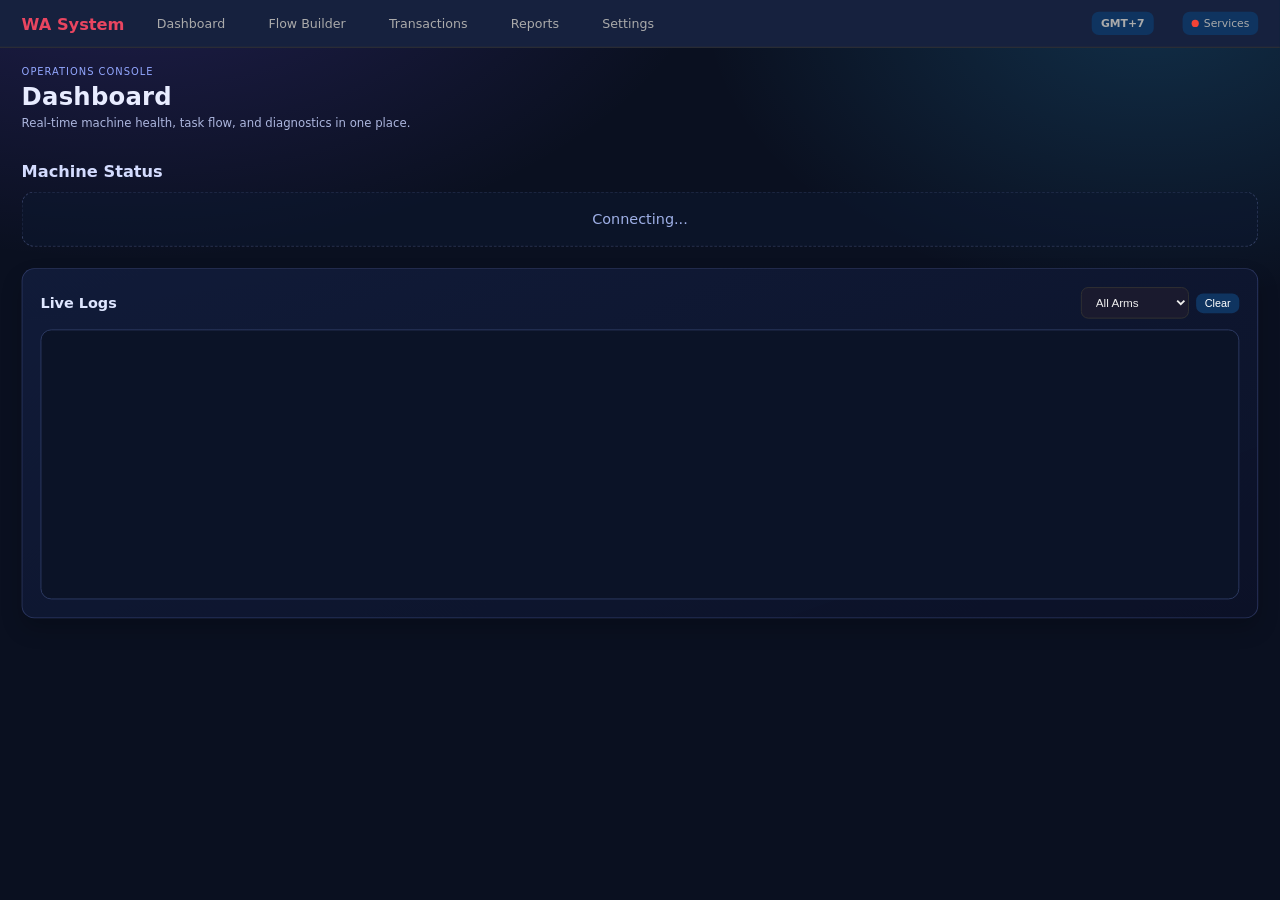
==== commit fa81ea97: "feat(reports): add Reports page + GMT+7/+8 toggle + per-arm today rate - Nav adds GMT+7/+8 toggle (b" ====
--- a/static/index.html
+++ b/static/index.html
@@ -91,6 +91,13 @@
         .card-stat .num.stat-num-stall { color: #ff9800; }
         .card-stat .num.stat-num-queue { color: var(--warning); }
         .arm-extra { font-size: 11px; color: var(--text2); margin-top: 4px; }
+        .arm-extra .arm-rate { color: #93a7ff; font-weight: 500; }
+        .card-stat .num .stat-rate {
+            font-size: 13px;
+            font-weight: 500;
+            color: var(--text2);
+            margin-left: 4px;
+        }
         .arm-error { font-size: 11px; color: var(--danger); margin-top: 4px; }
         .cam-loading { text-align: center; color: var(--text2); padding: 24px 4px; }
         .arm-grid .card.arm-card {
@@ -201,24 +208,42 @@
     <script>
     let ws = null;
 
+    // Per-arm finished-task count for today, in selected TZ. Backed by the
+    // /stats/today endpoint's `per_arm` field (added in the TZ toggle change).
+    // null = backend hasn't been restarted yet → fall back to the worker
+    // counter (a.task_count) so we don't misleadingly show "Today: 0".
+    let lastPerArm = null;
+
     async function loadStats() {
         let s;
-        try { s = await API.get('/api/monitor/stats/today'); }
+        try { s = await API.get('/api/monitor/stats/today?tz=' + getDisplayTZ()); }
         catch (e) { return; }
         if (!s || s.error) return;
+        // Rates are computed against today's finished total (success+failed+stall)
+        // so the three rates always sum to 100%. Queued/running are excluded.
+        const finished = (s.success || 0) + (s.failed || 0) + (s.stall || 0);
+        const pct = (n) => finished > 0 ? Math.round((n || 0) / finished * 100) : 0;
         document.getElementById('stats').innerHTML = `
             <div class="card card-stat stat-total"><div class="num">${s.total || 0}</div><div class="label">Today Total</div></div>
-            <div class="card card-stat stat-success"><div class="num stat-num-success">${s.success || 0}</div><div class="label">Success</div></div>
-            <div class="card card-stat stat-failed"><div class="num stat-num-failed">${s.failed || 0}</div><div class="label">Failed</div></div>
-            <div class="card card-stat stat-stall"><div class="num stat-num-stall">${s.stall || 0}</div><div class="label">Stall</div></div>
+            <div class="card card-stat stat-success"><div class="num stat-num-success">${s.success || 0} <span class="stat-rate">${pct(s.success)}%</span></div><div class="label">Success</div></div>
+            <div class="card card-stat stat-failed"><div class="num stat-num-failed">${s.failed || 0} <span class="stat-rate">${pct(s.failed)}%</span></div><div class="label">Failed</div></div>
+            <div class="card card-stat stat-stall"><div class="num stat-num-stall">${s.stall || 0} <span class="stat-rate">${pct(s.stall)}%</span></div><div class="label">Stall</div></div>
             <div class="card card-stat stat-queue"><div class="num stat-num-queue">${s.queued || 0}</div><div class="label">In Queue</div></div>
         `;
+        lastPerArm = s.per_arm || null;
+        // Snappier feedback after TZ toggle: re-render cards immediately with
+        // the freshly fetched per-arm counts (rather than waiting up to 2s
+        // for the next WS push to trigger a render).
+        if (lastArms.length > 0) renderArmCards(lastArms, null);
     }
 
     async function load() {
         await loadStats();
         setInterval(loadStats, 5000);
         connectWS();
+        // When user toggles GMT+7/+8 in nav, refresh today's stats so the
+        // count reflects the new calendar day boundary.
+        window.addEventListener('displaytz:changed', loadStats);
     }
 
     function connectWS() {
@@ -241,11 +266,16 @@
     let lastArms = [];
 
     function renderArmCards(arms, queued) {
-        if (arms && arms.length > 0) updateLogArmSelect(arms);
-        lastArms = arms || [];
+        // Dashboard only shows arms with active=true. Inactive arms are hidden
+        // here (still visible in Settings for admin); flip via Settings to
+        // re-enable. This keeps the operations view focused on machines that
+        // are actually in service.
+        arms = (arms || []).filter(a => a.active);
+        if (arms.length > 0) updateLogArmSelect(arms);
+        lastArms = arms;
         const cards = document.getElementById('arm-cards');
-        if (!arms || arms.length === 0) {
-            cards.innerHTML = '<div class="card full-span-center-muted">No machines configured. <a href="/settings">Add one in Settings</a>.</div>';
+        if (arms.length === 0) {
+            cards.innerHTML = '<div class="card full-span-center-muted">No active machines. <a href="/settings">Activate one in Settings</a>.</div>';
             return;
         }
         cards.innerHTML = arms.map(a => {
@@ -285,7 +315,12 @@
                     ${a.current_task ? 'Task: ' + a.current_task : 'No active task'}
                     ${a.current_step ? '<br>Step: ' + a.current_step : ''}
                 </div>
-                <div class="arm-extra">Completed: ${a.task_count}</div>
+                <div class="arm-extra">${(() => {
+                    if (lastPerArm === null) return `Completed: ${a.task_count}`;
+                    const b = lastPerArm[a.arm_id] || {success: 0, total: 0};
+                    const rate = b.total > 0 ? Math.round(b.success / b.total * 100) : 0;
+                    return `Today: ${b.success}/${b.total} <span class="arm-rate">(${rate}%)</span>`;
+                })()}</div>
                 ${a.last_error ? '<div class="arm-error">' + a.last_error.substring(0,80) + '</div>' : ''}
                 <div class="arm-controls">${btns}</div>
             </div>`;
--- a/static/css/style.css
+++ b/static/css/style.css
@@ -59,6 +59,21 @@
     white-space: nowrap;
 }
 nav .nav-svc:hover { color: var(--text); }
+nav .nav-tz {
+    display: flex;
+    align-items: center;
+    padding: 6px 10px;
+    margin-right: 8px;
+    border-radius: var(--radius);
+    background: var(--bg3);
+    cursor: pointer;
+    font-size: 12px;
+    font-weight: 600;
+    color: var(--text2);
+    user-select: none;
+    white-space: nowrap;
+}
+nav .nav-tz:hover { color: var(--text); }
 nav .nav-svc-dot {
     display: inline-block;
     width: 8px;
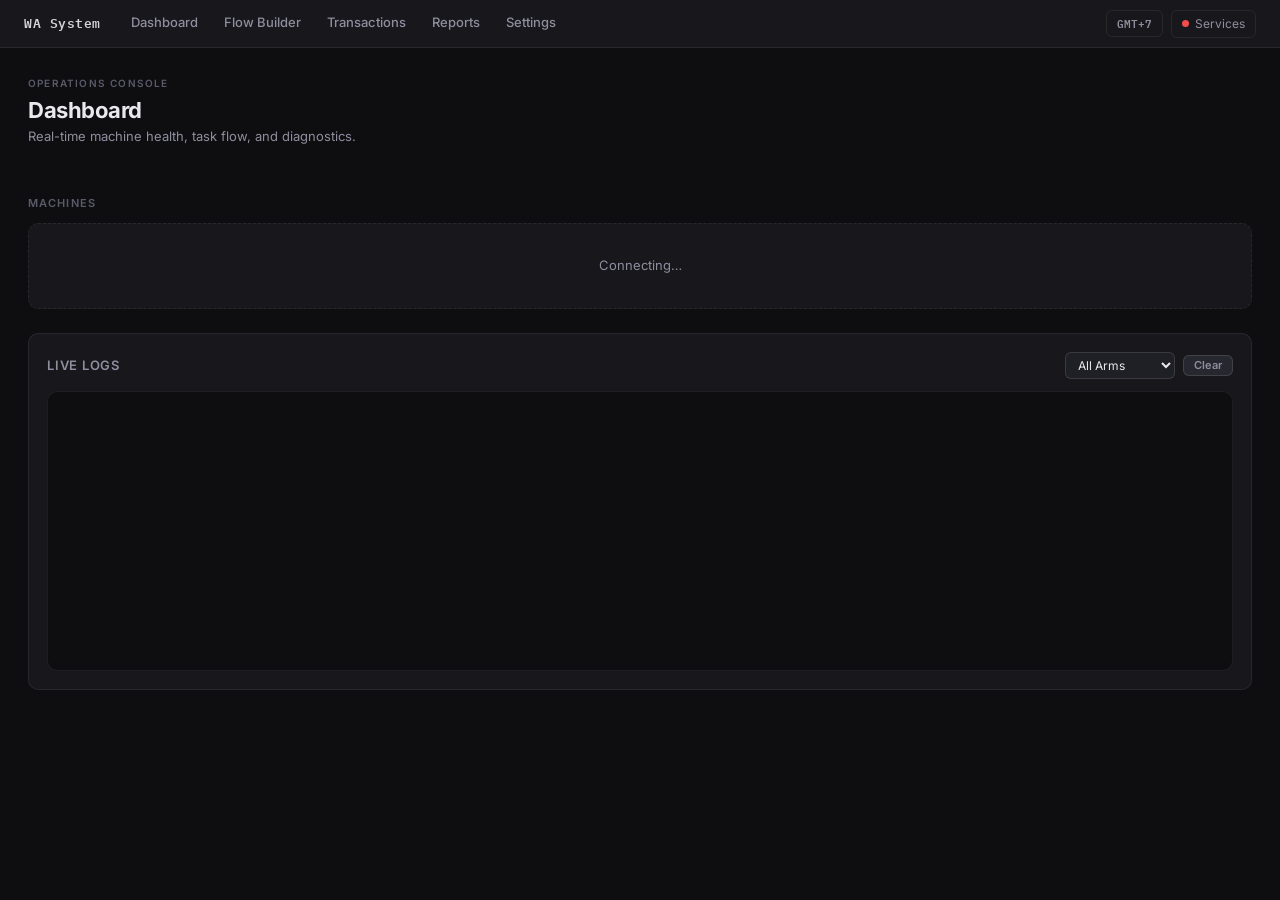
==== commit 162825df: "style: design system v2 — flat dark theme, local fonts, OKLCH palette - Replaced gradient-heavy "gla" ====
--- a/static/index.html
+++ b/static/index.html
@@ -3,215 +3,264 @@
 <head>
     <meta charset="UTF-8">
     <meta name="viewport" content="width=device-width, initial-scale=1.0">
-    <title>WA Unified System</title>
+    <title>Dashboard — WA System</title>
     <link rel="stylesheet" href="/static/css/style.css">
     <style>
-        html, body { min-height: 100%; }
-        body {
-            background:
-                radial-gradient(1200px 700px at 10% -10%, rgba(120, 88, 255, 0.22), transparent 50%),
-                radial-gradient(900px 600px at 90% 0%, rgba(50, 186, 255, 0.18), transparent 50%),
-                #0a1020;
-            color: #e8ecff;
-            overflow-x: hidden;
-        }
-        .app-shell {
-            width: 111.1112%;
-            transform: scale(0.9);
-            transform-origin: top left;
-        }
-        .container { max-width: 1520px; padding-top: 20px; }
+        /* ── Page-specific overrides ── */
         .dash-hero {
             display: flex;
             justify-content: space-between;
             align-items: flex-start;
-            gap: 12px;
+            gap: 16px;
+            margin-bottom: 24px;
+        }
+
+        /* ── Stats grid ── */
+        .stats-grid { margin-bottom: 24px; }
+        .stats-grid .card-stat .num {
+            font-size: 32px;
+        }
+        .stat-rate {
+            font-size: 12px;
+            font-weight: 400;
+            color: var(--text-2);
+            margin-left: 4px;
+            font-family: var(--font-mono);
+        }
+
+        /* ── Section header ── */
+        .section-header {
+            display: flex;
+            align-items: center;
+            justify-content: space-between;
             margin-bottom: 12px;
-            padding: 0;
-            border: 0;
-            background: transparent;
-            box-shadow: none;
-        }
-        .dash-kicker {
-            margin: 0 0 6px;
-            font-size: 11px;
+        }
+        .section-label {
+            font-size: 11px;
+            font-weight: 600;
+            text-transform: uppercase;
             letter-spacing: 0.1em;
+            color: var(--text-3);
+        }
+
+        /* ── Machine cards ── */
+        .arm-grid { margin-bottom: 24px; }
+
+        .arm-card {
+            padding: 16px;
+            position: relative;
+            display: flex;
+            flex-direction: column;
+            gap: 10px;
+            border-radius: var(--radius-lg);
+            border: 1px solid var(--border);
+            background: var(--surface);
+            transition: border-color 0.2s;
+        }
+        .arm-card:hover { border-color: var(--border-2); }
+
+        .arm-card-idle    { border-left: 2px solid var(--success); }
+        .arm-card-busy    { border-left: 2px solid var(--warning); }
+        .arm-card-paused  { border-left: 2px solid var(--danger); }
+        .arm-card-offline,
+        .arm-card-no_worker { border-left: 2px solid var(--text-3); opacity: 0.7; }
+
+        .arm-header { display: flex; align-items: center; justify-content: space-between; gap: 8px; }
+        .arm-name { font-size: 14px; font-weight: 700; color: var(--text); }
+        .arm-status-badge {
+            display: inline-flex;
+            align-items: center;
+            gap: 5px;
+            font-size: 10px;
+            font-weight: 700;
             text-transform: uppercase;
-            color: #93a7ff;
-        }
-        .dash-subtitle {
-            margin: 6px 0 0;
-            color: #acb6de;
+            letter-spacing: 0.05em;
+            padding: 3px 8px;
+            border-radius: 4px;
+            color: var(--text-2);
+            background: var(--surface-2);
+        }
+        .arm-card-idle    .arm-status-badge { color: var(--success); background: var(--success-dim); }
+        .arm-card-busy    .arm-status-badge { color: var(--warning); background: var(--warning-dim); }
+        .arm-card-paused  .arm-status-badge { color: var(--danger);  background: var(--danger-dim); }
+        .arm-card-offline .arm-status-badge,
+        .arm-card-no_worker .arm-status-badge { color: var(--text-3); background: var(--surface-3); }
+
+        .arm-meta {
+            font-size: 11px;
+            color: var(--text-3);
+            font-family: var(--font-mono);
+            display: flex;
+            align-items: center;
+            gap: 8px;
+        }
+        .arm-meta .sep { opacity: 0.4; }
+
+        .arm-task {
+            font-size: 12px;
+            color: var(--text-2);
+            line-height: 1.5;
+            min-height: 36px;
+        }
+        .arm-task strong { color: var(--text); }
+
+        .arm-today {
+            font-size: 11px;
+            color: var(--text-3);
+            font-family: var(--font-mono);
+        }
+        .arm-today .rate { color: var(--accent); }
+
+        .arm-error {
+            font-size: 11px;
+            color: var(--danger);
+            background: var(--danger-dim);
+            padding: 4px 8px;
+            border-radius: 4px;
+            line-height: 1.4;
+        }
+
+        .arm-controls {
+            display: flex;
+            gap: 5px;
+            flex-wrap: wrap;
+            margin-top: 2px;
+        }
+
+        /* ── Camera verify panel ── */
+        .cam-row {
+            display: flex;
+            align-items: center;
+            gap: 8px;
+            font-size: 11px;
+            color: var(--text-3);
+        }
+        .cam-btn {
+            padding: 2px 8px;
+            font-size: 11px;
+            cursor: pointer;
+            background: var(--surface-3);
+            border: 1px solid var(--border);
+            color: var(--text-2);
+            border-radius: var(--radius);
+            font-family: inherit;
+            transition: all 0.15s;
+        }
+        .cam-btn:hover { color: var(--text); border-color: var(--border-2); }
+        .cam-btn:disabled { opacity: 0.3; cursor: not-allowed; }
+
+        .cam-panel {
+            background: var(--surface-2);
+            border: 1px solid var(--border);
+            border-radius: var(--radius-lg);
+            padding: 10px;
+            font-size: 11px;
+        }
+        .cam-panel img {
+            width: 100%;
+            max-height: 150px;
+            object-fit: contain;
+            border-radius: var(--radius);
+            background: #000;
+        }
+        .cam-hint { color: var(--text-2); margin: 6px 0 4px; line-height: 1.4; }
+        .cam-swap-row { display: flex; gap: 5px; align-items: center; margin-top: 6px; }
+        .cam-swap-row select { font-size: 11px; padding: 3px 6px; flex: 1; min-width: 0; }
+        .cam-err { color: var(--danger); padding: 16px 4px; text-align: center; }
+        .cam-loading { text-align: center; color: var(--text-2); padding: 20px 4px; font-size: 11px; }
+
+        /* ── Log terminal ── */
+        .panel-header {
+            display: flex;
+            justify-content: space-between;
+            align-items: center;
+            margin-bottom: 12px;
+        }
+        .panel-header h3 { margin-bottom: 0; }
+
+        .log-terminal {
+            background: var(--bg);
+            border: 1px solid var(--border);
+            border-radius: var(--radius-lg);
+            padding: 10px;
+            height: 280px;
+            overflow-y: auto;
+            font-family: var(--font-mono);
+            font-size: 11px;
+            line-height: 1.7;
+        }
+
+        .log-line {
+            padding: 1px 6px;
+            border-radius: 4px;
+            display: flex;
+            align-items: baseline;
+            gap: 8px;
+        }
+        .log-line:hover { background: rgba(255,255,255,0.03); }
+        .log-ts  { color: var(--text-3); flex-shrink: 0; }
+        .log-lvl { font-weight: 600; flex-shrink: 0; min-width: 52px; }
+        .log-prefix { color: var(--text-3); }
+        .log-msg { color: var(--text-2); word-break: break-all; }
+
+        .select-compact { width: auto; min-width: 110px; padding: 4px 8px; font-size: 12px; }
+
+        .full-span-center-muted {
+            grid-column: 1 / -1;
+            text-align: center;
+            color: var(--text-2);
+            padding: 32px;
+            border-style: dashed;
             font-size: 13px;
         }
-        .page-title { margin-bottom: 20px; }
-        .dash-hero .page-title { margin-bottom: 0; font-size: 27px; letter-spacing: 0.01em; }
-        .section-title { margin-top: 24px; margin-bottom: 12px; color: #d4dcff; font-size: 18px; }
-        .full-span-center-muted { grid-column: 1 / -1; text-align: center; color: var(--text2); }
-        .panel-card { margin-top: 24px; }
-        .panel-header { display: flex; justify-content: space-between; align-items: center; margin-bottom: 8px; }
-        .panel-header h3 { margin: 0; }
-        .panel-actions { display: flex; gap: 8px; align-items: center; }
-        .select-compact { width: auto; min-width: 120px; }
-        .stats-grid .card-stat {
-            border-radius: 14px;
-            border-color: rgba(110, 128, 212, 0.32);
-            background: linear-gradient(160deg, rgba(22, 34, 72, 0.9), rgba(16, 24, 52, 0.92));
-            box-shadow: inset 0 1px 0 rgba(255, 255, 255, 0.04), 0 10px 20px rgba(0, 0, 0, 0.2);
-        }
-        .stats-grid .card-stat .num { font-size: 34px; letter-spacing: 0.02em; }
-        .stats-grid .card-stat .label { color: #98a8dd; font-size: 11px; text-transform: uppercase; letter-spacing: 0.06em; }
-        .stat-total { border-left: 3px solid #a06bff; }
-        .stat-success { border-left: 3px solid #4caf50; }
-        .stat-failed { border-left: 3px solid #f44336; }
-        .stat-stall { border-left: 3px solid #ff9800; }
-        .stat-queue { border-left: 3px solid #ffbf47; }
-        .log-terminal {
-            background: #0b1327;
-            border: 1px solid #2f3d66;
-            border-radius: 12px;
-            padding: 12px;
-            height: 300px;
-            overflow-y: auto;
-            font-family: 'Cascadia Code', 'Fira Code', 'Consolas', monospace;
-            font-size: 12px;
-            line-height: 1.6;
-        }
-        .log-line {
-            padding: 4px 8px;
-            border-radius: 8px;
-            border: 1px solid transparent;
-        }
-        .log-line:hover { background: rgba(130, 149, 220, 0.08); border-color: rgba(130, 149, 220, 0.16); }
-        .log-prefix { color: #8b949e; }
-        .log-ts { color: #484f58; }
-        .log-lvl { font-weight: 600; }
-        .card-stat .num.stat-num-success { color: var(--success); }
-        .card-stat .num.stat-num-failed { color: var(--danger); }
-        .card-stat .num.stat-num-stall { color: #ff9800; }
-        .card-stat .num.stat-num-queue { color: var(--warning); }
-        .arm-extra { font-size: 11px; color: var(--text2); margin-top: 4px; }
-        .arm-extra .arm-rate { color: #93a7ff; font-weight: 500; }
-        .card-stat .num .stat-rate {
-            font-size: 13px;
-            font-weight: 500;
-            color: var(--text2);
-            margin-left: 4px;
-        }
-        .arm-error { font-size: 11px; color: var(--danger); margin-top: 4px; }
-        .cam-loading { text-align: center; color: var(--text2); padding: 24px 4px; }
-        .arm-grid .card.arm-card {
-            padding: 16px;
-            min-height: 154px;
-            position: relative;
-            border-radius: 14px;
-            border: 1px solid rgba(109, 127, 206, 0.28);
-            background: linear-gradient(160deg, rgba(20, 31, 64, 0.9), rgba(12, 19, 40, 0.95));
-            box-shadow: 0 10px 24px rgba(0, 0, 0, 0.22);
-        }
-        .arm-card-idle { border-left: 3px solid rgba(76, 175, 80, 0.9); }
-        .arm-card-busy { border-left: 3px solid rgba(255, 152, 0, 0.95); }
-        .arm-card-paused { border-left: 3px solid rgba(244, 67, 54, 0.9); }
-        .arm-card-offline, .arm-card-no_worker { border-left: 3px solid rgba(244, 67, 54, 0.75); opacity: 0.92; }
-        .arm-card .arm-name { font-size: 18px; font-weight: 700; margin-bottom: 4px; color: #e6ecff; }
-        .arm-card .arm-meta { font-size: 11px; color: var(--text2); margin-bottom: 8px; }
-        .arm-card .arm-status { font-size: 14px; margin-bottom: 6px; color: #dbe3ff; }
-        .arm-card .arm-task { font-size: 12px; color: #9fb0e7; min-height: 32px; line-height: 1.5; }
-        .arm-card .arm-controls { margin-top: 10px; display: flex; gap: 6px; flex-wrap: wrap; }
-        .status-dot {
-            display: inline-block;
-            width: 10px;
-            height: 10px;
-            border-radius: 50%;
-            margin-right: 6px;
-            box-shadow: 0 0 0 3px rgba(255, 255, 255, 0.08), 0 0 12px currentColor;
-        }
-        .dot-idle { background: var(--success); }
-        .dot-busy { background: var(--warning); animation: pulse 1.5s infinite; }
-        .dot-offline, .dot-paused, .dot-no_worker { background: var(--danger); }
-        @keyframes pulse { 0%,100% { opacity:1; } 50% { opacity:0.4; } }
-        .arm-controls .btn {
-            border-radius: 999px;
-            border: 1px solid rgba(255, 255, 255, 0.12);
-        }
-        .btn-warning { background: var(--warning); color: #111; }
-        .btn-warning:hover { background: #e68a00; }
-        .cam-row { display: flex; align-items: center; gap: 6px; font-size: 11px; color: #9fb0e7; margin-bottom: 8px; }
-        .cam-row .cam-btn { padding: 1px 8px; font-size: 11px; line-height: 1.4; cursor: pointer; background: rgba(255,255,255,0.02); border: 1px solid rgba(135, 150, 212, 0.45); color: #c5d2ff; border-radius: 999px; }
-        .cam-row .cam-btn:hover { color: var(--accent); border-color: var(--accent); }
-        .cam-row .cam-btn:disabled { opacity: 0.4; cursor: not-allowed; }
-        .cam-panel { background: #0d162f; border: 1px solid #31416d; border-radius: 10px; padding: 8px; margin-bottom: 10px; font-size: 11px; }
-        .cam-panel img { width: 100%; max-height: 160px; object-fit: contain; border-radius: 4px; background: #000; }
-        .cam-panel .cam-hint { color: #a6b7ea; margin: 6px 0; line-height: 1.4; }
-        .cam-panel .cam-swap-row { display: flex; gap: 6px; align-items: center; margin-top: 4px; }
-        .cam-panel select { font-size: 11px; padding: 2px 4px; flex: 1; min-width: 0; }
-        .cam-panel .cam-err { color: var(--danger); padding: 12px 4px; text-align: center; }
-        .panel-card {
-            border-radius: 14px;
-            border-color: rgba(109, 127, 206, 0.3);
-            background: linear-gradient(160deg, rgba(18, 28, 59, 0.92), rgba(12, 18, 40, 0.95));
-            box-shadow: 0 12px 24px rgba(0, 0, 0, 0.2);
-        }
-        .panel-header { margin-bottom: 12px; }
-        .panel-header h3 { color: #dee6ff; }
-        .full-span-center-muted {
-            color: #9fb0e7;
-            border-style: dashed;
-            border-color: rgba(140, 156, 224, 0.34);
-            background: rgba(14, 24, 49, 0.55);
-            border-radius: 14px;
-        }
+
         @media (max-width: 980px) {
             .dash-hero { flex-direction: column; }
         }
     </style>
 </head>
 <body>
-    <div class="app-shell">
     <div id="nav"></div>
     <div class="container">
+
         <header class="dash-hero">
-            <div>
-                <p class="dash-kicker">Operations Console</p>
-                <h2 class="page-title">Dashboard</h2>
-                <p class="dash-subtitle">Real-time machine health, task flow, and diagnostics in one place.</p>
+            <div class="page-head" style="margin-bottom:0">
+                <p class="page-kicker">Operations Console</p>
+                <h1 class="page-title">Dashboard</h1>
+                <p class="page-subtitle">Real-time machine health, task flow, and diagnostics.</p>
             </div>
         </header>
 
+        <!-- Stats -->
         <div class="grid grid-5 stats-grid" id="stats"></div>
 
-        <h3 class="section-title">Machine Status</h3>
+        <!-- Machines -->
+        <div class="section-header">
+            <span class="section-label">Machines</span>
+        </div>
         <div class="grid grid-4 arm-grid" id="arm-cards">
-            <div class="card full-span-center-muted">Connecting...</div>
+            <div class="card full-span-center-muted">Connecting…</div>
         </div>
 
-        <!-- Live Log Terminal -->
-        <div class="card panel-card">
+        <!-- Live Log -->
+        <div class="card">
             <div class="panel-header">
                 <h3>Live Logs</h3>
-                <div class="panel-actions">
+                <div style="display:flex;gap:8px;align-items:center;">
                     <select id="log-arm-select" onchange="switchLogArm()" class="select-compact">
                         <option value="">All Arms</option>
                     </select>
-                    <button class="btn btn-sm btn-secondary" onclick="clearLogs()">Clear</button>
+                    <button class="btn btn-secondary btn-sm" onclick="clearLogs()">Clear</button>
                 </div>
             </div>
             <div id="log-terminal" class="log-terminal"></div>
         </div>
 
-
-
-
     </div>
-    </div>
+
     <script src="/static/js/api.js"></script>
     <script>
     let ws = null;
-
-    // Per-arm finished-task count for today, in selected TZ. Backed by the
-    // /stats/today endpoint's `per_arm` field (added in the TZ toggle change).
-    // null = backend hasn't been restarted yet → fall back to the worker
-    // counter (a.task_count) so we don't misleadingly show "Today: 0".
     let lastPerArm = null;
 
     async function loadStats() {
@@ -219,21 +268,31 @@
         try { s = await API.get('/api/monitor/stats/today?tz=' + getDisplayTZ()); }
         catch (e) { return; }
         if (!s || s.error) return;
-        // Rates are computed against today's finished total (success+failed+stall)
-        // so the three rates always sum to 100%. Queued/running are excluded.
         const finished = (s.success || 0) + (s.failed || 0) + (s.stall || 0);
         const pct = (n) => finished > 0 ? Math.round((n || 0) / finished * 100) : 0;
         document.getElementById('stats').innerHTML = `
-            <div class="card card-stat stat-total"><div class="num">${s.total || 0}</div><div class="label">Today Total</div></div>
-            <div class="card card-stat stat-success"><div class="num stat-num-success">${s.success || 0} <span class="stat-rate">${pct(s.success)}%</span></div><div class="label">Success</div></div>
-            <div class="card card-stat stat-failed"><div class="num stat-num-failed">${s.failed || 0} <span class="stat-rate">${pct(s.failed)}%</span></div><div class="label">Failed</div></div>
-            <div class="card card-stat stat-stall"><div class="num stat-num-stall">${s.stall || 0} <span class="stat-rate">${pct(s.stall)}%</span></div><div class="label">Stall</div></div>
-            <div class="card card-stat stat-queue"><div class="num stat-num-queue">${s.queued || 0}</div><div class="label">In Queue</div></div>
+            <div class="card card-stat stat-total">
+                <div class="num">${s.total || 0}</div>
+                <div class="label">Today Total</div>
+            </div>
+            <div class="card card-stat stat-success">
+                <div class="num stat-num-success">${s.success || 0}<span class="stat-rate">${pct(s.success)}%</span></div>
+                <div class="label">Success</div>
+            </div>
+            <div class="card card-stat stat-failed">
+                <div class="num stat-num-failed">${s.failed || 0}<span class="stat-rate">${pct(s.failed)}%</span></div>
+                <div class="label">Failed</div>
+            </div>
+            <div class="card card-stat stat-stall">
+                <div class="num stat-num-stall">${s.stall || 0}<span class="stat-rate">${pct(s.stall)}%</span></div>
+                <div class="label">Stall</div>
+            </div>
+            <div class="card card-stat stat-queue">
+                <div class="num stat-num-queue">${s.queued || 0}</div>
+                <div class="label">In Queue</div>
+            </div>
         `;
         lastPerArm = s.per_arm || null;
-        // Snappier feedback after TZ toggle: re-render cards immediately with
-        // the freshly fetched per-arm counts (rather than waiting up to 2s
-        // for the next WS push to trigger a render).
         if (lastArms.length > 0) renderArmCards(lastArms, null);
     }
 
@@ -241,8 +300,6 @@
         await loadStats();
         setInterval(loadStats, 5000);
         connectWS();
-        // When user toggles GMT+7/+8 in nav, refresh today's stats so the
-        // count reflects the new calendar day boundary.
         window.addEventListener('displaytz:changed', loadStats);
     }
 
@@ -266,10 +323,6 @@
     let lastArms = [];
 
     function renderArmCards(arms, queued) {
-        // Dashboard only shows arms with active=true. Inactive arms are hidden
-        // here (still visible in Settings for admin); flip via Settings to
-        // re-enable. This keeps the operations view focused on machines that
-        // are actually in service.
         arms = (arms || []).filter(a => a.active);
         if (arms.length > 0) updateLogArmSelect(arms);
         lastArms = arms;
@@ -278,10 +331,14 @@
             cards.innerHTML = '<div class="card full-span-center-muted">No active machines. <a href="/settings">Activate one in Settings</a>.</div>';
             return;
         }
+
         cards.innerHTML = arms.map(a => {
             const st = getEffectiveStatus(a);
-            const stLabel = {idle:'IDLE', busy:'BUSY', paused:'PAUSED', offline:'OFFLINE', no_worker:'NO WORKER'}[st] || st.toUpperCase();
+            const stLabel = {idle:'Idle', busy:'Busy', paused:'Paused', offline:'Offline', no_worker:'No Worker'}[st] || st;
+
             const camSafe = (st !== 'busy');
+            const camBtnDisabled = camSafe ? '' : 'disabled';
+
             let btns = '';
             if (st === 'idle' || st === 'busy') {
                 btns += `<button class="btn btn-sm btn-secondary" onclick="armAction('pause',${a.arm_id})">Pause</button>`;
@@ -296,32 +353,34 @@
             }
             btns += `<button class="btn btn-sm btn-danger" onclick="armAction('reset',${a.arm_id})">Reset</button>`;
 
-            const camBtnTitle = camSafe ? 'Verify physical camera matches this arm' : 'Arm is busy — wait for current task to finish';
-            const camBtnDisabled = camSafe ? '' : 'disabled';
-            const camRow = `<div class="cam-row">
-                <span>${a.com_port} | Camera ${a.camera_id}</span>
-                <button class="cam-btn" ${camBtnDisabled} title="${camBtnTitle}" onclick="toggleCamPanel(${a.arm_id})">&#x21bb; Verify</button>
-            </div>`;
+            const todayStr = (() => {
+                if (lastPerArm === null) return `Completed: ${a.task_count}`;
+                const b = lastPerArm[a.arm_id] || {success: 0, total: 0};
+                const rate = b.total > 0 ? Math.round(b.success / b.total * 100) : 0;
+                return `Today: ${b.success}/${b.total} <span class="rate">(${rate}%)</span>`;
+            })();
 
             return `<div class="card arm-card arm-card-${st}" id="arm-card-${a.arm_id}">
-                <div class="arm-name">${a.name}</div>
-                ${camRow}
+                <div class="arm-header">
+                    <span class="arm-name">${a.name}</span>
+                    <span class="arm-status-badge">
+                        <span class="status-dot dot-${st}"></span>
+                        ${stLabel}
+                    </span>
+                </div>
+                <div class="arm-meta">
+                    <span>${a.com_port}</span>
+                    <span class="sep">·</span>
+                    <span>Cam ${a.camera_id}</span>
+                    <button class="cam-btn" ${camBtnDisabled} title="${camSafe ? 'Verify camera' : 'Arm busy'}" onclick="toggleCamPanel(${a.arm_id})" style="margin-left:4px;">⟳ Verify</button>
+                </div>
                 <div id="cam-panel-${a.arm_id}"></div>
-                <div class="arm-status">
-                    <span class="status-dot dot-${st}"></span>
-                    <strong>${stLabel}</strong>
+                <div class="arm-task">
+                    ${a.current_task ? `<strong>${a.current_task}</strong>` : '<span style="color:var(--text-3)">No active task</span>'}
+                    ${a.current_step ? `<br><span style="color:var(--text-3)">Step: ${a.current_step}</span>` : ''}
                 </div>
-                <div class="arm-task">
-                    ${a.current_task ? 'Task: ' + a.current_task : 'No active task'}
-                    ${a.current_step ? '<br>Step: ' + a.current_step : ''}
-                </div>
-                <div class="arm-extra">${(() => {
-                    if (lastPerArm === null) return `Completed: ${a.task_count}`;
-                    const b = lastPerArm[a.arm_id] || {success: 0, total: 0};
-                    const rate = b.total > 0 ? Math.round(b.success / b.total * 100) : 0;
-                    return `Today: ${b.success}/${b.total} <span class="arm-rate">(${rate}%)</span>`;
-                })()}</div>
-                ${a.last_error ? '<div class="arm-error">' + a.last_error.substring(0,80) + '</div>' : ''}
+                ${a.last_error ? `<div class="arm-error">${a.last_error.substring(0,80)}</div>` : ''}
+                <div class="arm-today">${todayStr}</div>
                 <div class="arm-controls">${btns}</div>
             </div>`;
         }).join('');
@@ -343,15 +402,7 @@
         }
     }
 
-    /* ============ CAMERA VERIFY / SWAP ============
-       Preview is captured ONCE per Verify click and cached, so the 2s WS
-       re-render of arm-cards just repaints from the cache instead of
-       hammering /camera-preview (which would open+close the camera every
-       2s — that was a bug). Force a fresh capture only on:
-       - first click of Verify
-       - manual refresh button (↻)
-       - after a successful swap
-    */
+    /* ── Camera verify / swap ── */
     const camPanelOpen = new Set();
     const camPreviewCache = new Map();
 
@@ -392,12 +443,12 @@
 
         el.innerHTML = `<div class="cam-panel">
             ${body}
-            <div class="cam-hint">Does this view match <b>${arm.name}</b>'s physical position?</div>
+            <div class="cam-hint">Does this view match <strong>${arm.name}</strong>'s physical position?</div>
             <div class="cam-swap-row">
                 <select id="cam-swap-sel-${armId}" ${others.length ? '' : 'disabled'}>${swapOptions}</select>
                 <button class="cam-btn" ${others.length ? '' : 'disabled'} onclick="doSwap(${armId})">Swap</button>
-                <button class="cam-btn" onclick="renderCamPanel(${armId}, true)" title="Recapture">&#x21bb;</button>
-                <button class="cam-btn" onclick="toggleCamPanel(${armId})">&times;</button>
+                <button class="cam-btn" onclick="renderCamPanel(${armId}, true)" title="Recapture">⟳</button>
+                <button class="cam-btn" onclick="toggleCamPanel(${armId})">✕</button>
             </div>
         </div>`;
     }
@@ -417,19 +468,6 @@
         _paintCamPanel(armId, r);
     }
 
-    /* Wait until both arms' workers are back up after restart_worker.
-       Polls lastArms (refreshed by 2s WS push) at 500ms intervals.
-
-       Ready states are whitelisted instead of blacklisted so the check
-       aligns with ArmWorker.get_status()'s enum-like return values:
-         idle   — _running=True, no task, no pause
-         busy   — _running=True, has current task
-         paused — _running=True, explicitly paused
-       These three imply camera_enable() has completed in run(). States
-       outside this set ('offline' when _running=False, 'no_worker' when
-       the arm is missing from manager.workers) are NOT ready.
-
-       Caps wait at maxMs to avoid hanging the UI if something breaks. */
     const WORKER_READY_STATES = new Set(['idle', 'busy', 'paused']);
     async function _waitForWorkerReady(armIds, maxMs = 8000) {
         const t0 = Date.now();
@@ -456,10 +494,7 @@
             : '';
         if (!confirm(`Swap camera between ${a.name} (cam ${a.camera_id}) and ${b.name} (cam ${b.camera_id})?${restartNote}`)) return;
         const r = await API.post('/api/monitor/arms/swap-camera', { arm_id_a: armId, arm_id_b: targetId });
-        if (!r.success) {
-            toast(r.error || 'Swap failed', 'error');
-            return;
-        }
+        if (!r.success) { toast(r.error || 'Swap failed', 'error'); return; }
         toast('Cameras swapped — workers restarting…');
         camPreviewCache.delete(armId);
         camPreviewCache.delete(targetId);
@@ -476,10 +511,15 @@
         else toast(r.error || 'Failed', 'error');
     }
 
-    // === Live Log Terminal ===
+    /* ── Live Log Terminal ── */
     let logWs = null;
     let currentLogArm = '';
-    const logColors = { INFO: '#58a6ff', WARNING: '#d29922', ERROR: '#f85149', DEBUG: '#8b949e' };
+    const logColors = {
+        INFO:    '#6ea8fe',
+        WARNING: '#ffc107',
+        ERROR:   '#f87171',
+        DEBUG:   '#6e7681'
+    };
 
     function connectLogWS() {
         if (logWs) { try { logWs.close(); } catch(e) {} }
@@ -490,11 +530,13 @@
             const logs = JSON.parse(e.data);
             const term = document.getElementById('log-terminal');
             logs.forEach(l => {
-                const color = logColors[l.level] || '#c9d1d9';
+                const color = logColors[l.level] || '#8e8e9e';
                 const prefix = l.arm_name ? `<span class="log-prefix">[${l.arm_name}]</span> ` : '';
-                const ts = `<span class="log-ts">${l.ts}</span>`;
-                const lvl = `<span class="log-lvl" style="color:${color}">${l.level.padEnd(7)}</span>`;
-                term.innerHTML += `<div class="log-line">${ts} ${lvl} ${prefix}${escHtml(l.msg)}</div>`;
+                term.innerHTML += `<div class="log-line">
+                    <span class="log-ts">${l.ts}</span>
+                    <span class="log-lvl" style="color:${color}">${l.level}</span>
+                    <span class="log-msg">${prefix}${escHtml(l.msg)}</span>
+                </div>`;
             });
             if (logs.length > 0) term.scrollTop = term.scrollHeight;
         };
--- a/static/css/style.css
+++ b/static/css/style.css
@@ -1,105 +1,226 @@
-* { margin: 0; padding: 0; box-sizing: border-box; }
+/* ============================================================
+   WA Unified System — Design System v2
+   Clean dark theme: stone-black bg, indigo accent, no gradients
+   ============================================================ */
+
+@font-face {
+    font-family: 'Inter';
+    font-style: normal;
+    font-weight: 400;
+    font-display: swap;
+    src: url('/static/fonts/inter-400.ttf') format('truetype');
+}
+@font-face {
+    font-family: 'Inter';
+    font-style: normal;
+    font-weight: 500;
+    font-display: swap;
+    src: url('/static/fonts/inter-500.ttf') format('truetype');
+}
+@font-face {
+    font-family: 'Inter';
+    font-style: normal;
+    font-weight: 600;
+    font-display: swap;
+    src: url('/static/fonts/inter-600.ttf') format('truetype');
+}
+@font-face {
+    font-family: 'Inter';
+    font-style: normal;
+    font-weight: 700;
+    font-display: swap;
+    src: url('/static/fonts/inter-700.ttf') format('truetype');
+}
+@font-face {
+    font-family: 'IBM Plex Mono';
+    font-style: normal;
+    font-weight: 400;
+    font-display: swap;
+    src: url('/static/fonts/ibm-plex-mono-400.ttf') format('truetype');
+}
+@font-face {
+    font-family: 'IBM Plex Mono';
+    font-style: normal;
+    font-weight: 500;
+    font-display: swap;
+    src: url('/static/fonts/ibm-plex-mono-500.ttf') format('truetype');
+}
+@font-face {
+    font-family: 'IBM Plex Mono';
+    font-style: normal;
+    font-weight: 600;
+    font-display: swap;
+    src: url('/static/fonts/ibm-plex-mono-600.ttf') format('truetype');
+}
+
+*, *::before, *::after { margin: 0; padding: 0; box-sizing: border-box; }
 
 :root {
-    --bg: #1a1a2e;
-    --bg2: #16213e;
-    --bg3: #0f3460;
-    --accent: #e94560;
-    --accent2: #533483;
-    --text: #eee;
-    --text2: #aaa;
-    --border: #333;
-    --success: #4caf50;
-    --warning: #ff9800;
-    --danger: #f44336;
-    --radius: 8px;
+    /* ── Surfaces ── */
+    --bg:        #0e0e11;
+    --surface:   #17171c;
+    --surface-2: #1f1f26;
+    --surface-3: #27272f;
+
+    /* ── Borders ── */
+    --border:    rgba(255, 255, 255, 0.07);
+    --border-2:  rgba(255, 255, 255, 0.12);
+
+    /* ── Text ── */
+    --text:      #e8e8ed;
+    --text-2:    #8e8e9e;
+    --text-3:    #5a5a6a;
+
+    /* Legacy aliases kept for older inline styles in recorder.html. */
+    --text2: var(--text-2);
+    --bg2: var(--surface);
+    --bg3: var(--surface-2);
+    --accent2: var(--accent-dim);
+
+    /* ── Accent — indigo ── */
+    --accent:         oklch(0.62 0.18 264);
+    --accent-dim:     oklch(0.62 0.18 264 / 0.15);
+    --accent-border:  oklch(0.62 0.18 264 / 0.35);
+
+    /* ── Semantic ── */
+    --success:        oklch(0.72 0.16 145);
+    --success-dim:    oklch(0.72 0.16 145 / 0.12);
+    --warning:        oklch(0.78 0.16 68);
+    --warning-dim:    oklch(0.78 0.16 68 / 0.12);
+    --danger:         oklch(0.65 0.2 24);
+    --danger-dim:     oklch(0.65 0.2 24 / 0.12);
+    --stall:          oklch(0.72 0.15 50);
+    --stall-dim:      oklch(0.72 0.15 50 / 0.12);
+
+    /* ── Misc ── */
+    --radius:    6px;
+    --radius-lg: 10px;
+    --radius-xl: 14px;
+
+    /* ── Mono font for numbers/code ── */
+    --font-mono: 'IBM Plex Mono', 'Cascadia Code', 'Consolas', monospace;
 }
 
 body {
-    font-family: 'Segoe UI', system-ui, -apple-system, sans-serif;
+    font-family: 'Inter', 'Segoe UI', system-ui, -apple-system, sans-serif;
     background: var(--bg);
     color: var(--text);
     min-height: 100vh;
-}
-
-/* Navigation */
+    font-size: 14px;
+    line-height: 1.5;
+    -webkit-font-smoothing: antialiased;
+}
+
+/* ─────────────────────────────────────────
+   NAVIGATION
+───────────────────────────────────────── */
 nav {
-    background: var(--bg2);
-    padding: 12px 24px;
+    background: var(--surface);
+    padding: 0 24px;
     display: flex;
     align-items: center;
-    gap: 24px;
+    gap: 2px;
     border-bottom: 1px solid var(--border);
     position: sticky;
     top: 0;
     z-index: 100;
-}
-nav .logo { font-size: 18px; font-weight: 700; color: var(--accent); }
+    height: 48px;
+}
+
+nav .logo {
+    font-family: var(--font-mono);
+    font-size: 13px;
+    font-weight: 600;
+    color: var(--text);
+    letter-spacing: 0.04em;
+    margin-right: 16px;
+    opacity: 0.9;
+}
+
 nav a {
-    color: var(--text2);
+    color: var(--text-2);
     text-decoration: none;
-    font-size: 14px;
-    padding: 6px 12px;
+    font-size: 13px;
+    font-weight: 500;
+    padding: 0 12px;
+    height: 48px;
+    display: flex;
+    align-items: center;
+    border-bottom: 2px solid transparent;
+    transition: color 0.15s, border-color 0.15s;
+}
+
+nav a:hover { color: var(--text); }
+
+nav a.active {
+    color: var(--text);
+    border-bottom-color: var(--accent);
+}
+
+nav .nav-spacer { flex: 1; }
+
+nav .nav-tz {
+    display: flex;
+    align-items: center;
+    padding: 4px 10px;
+    margin-right: 6px;
     border-radius: var(--radius);
-    transition: all 0.2s;
-}
-nav a:hover, nav a.active { color: var(--text); background: var(--bg3); }
-nav .nav-spacer { flex: 1; }
+    border: 1px solid var(--border);
+    cursor: pointer;
+    font-size: 11px;
+    font-weight: 600;
+    font-family: var(--font-mono);
+    color: var(--text-2);
+    user-select: none;
+    white-space: nowrap;
+    transition: color 0.15s, border-color 0.15s;
+}
+nav .nav-tz:hover { color: var(--text); border-color: var(--border-2); }
+
 nav .nav-svc {
     display: flex;
     align-items: center;
     gap: 6px;
-    padding: 6px 10px;
+    padding: 4px 10px;
     border-radius: var(--radius);
-    background: var(--bg3);
+    border: 1px solid var(--border);
     cursor: pointer;
     font-size: 12px;
-    color: var(--text2);
+    color: var(--text-2);
     user-select: none;
     white-space: nowrap;
-}
-nav .nav-svc:hover { color: var(--text); }
-nav .nav-tz {
-    display: flex;
-    align-items: center;
-    padding: 6px 10px;
-    margin-right: 8px;
-    border-radius: var(--radius);
-    background: var(--bg3);
-    cursor: pointer;
-    font-size: 12px;
-    font-weight: 600;
-    color: var(--text2);
-    user-select: none;
-    white-space: nowrap;
-}
-nav .nav-tz:hover { color: var(--text); }
+    transition: color 0.15s, border-color 0.15s;
+    position: relative;
+}
+nav .nav-svc:hover { color: var(--text); border-color: var(--border-2); }
+
 nav .nav-svc-dot {
     display: inline-block;
-    width: 8px;
-    height: 8px;
+    width: 7px;
+    height: 7px;
     border-radius: 50%;
     flex-shrink: 0;
-    background: #6e7681;
-}
-nav .nav-svc-dot.on  { background: var(--success); }
+    background: var(--text-3);
+}
+nav .nav-svc-dot.on  { background: var(--success); box-shadow: 0 0 6px var(--success); }
 nav .nav-svc-dot.off { background: var(--danger); }
 nav .nav-svc-dot.loading { background: var(--warning); animation: pulse 1.5s infinite; }
+
 nav .nav-svc-pop {
     position: absolute;
-    top: 100%;
-    right: 16px;
-    margin-top: 6px;
-    background: var(--bg2);
-    border: 1px solid var(--border);
-    border-radius: var(--radius);
-    padding: 8px 0;
-    min-width: 240px;
-    box-shadow: 0 4px 12px rgba(0,0,0,0.3);
+    top: calc(100% + 8px);
+    right: 0;
+    background: var(--surface-2);
+    border: 1px solid var(--border-2);
+    border-radius: var(--radius-lg);
+    padding: 6px 0;
+    min-width: 220px;
+    box-shadow: 0 8px 24px rgba(0,0,0,0.4);
     display: none;
     z-index: 200;
 }
 nav .nav-svc-pop.open { display: block; }
+
 nav .nav-svc-pop-row {
     display: flex;
     align-items: center;
@@ -108,96 +229,342 @@
     font-size: 12px;
 }
 nav .nav-svc-pop-name { font-weight: 600; color: var(--text); min-width: 80px; }
-nav .nav-svc-pop-detail { color: var(--text2); margin-left: auto; }
+nav .nav-svc-pop-detail { color: var(--text-2); margin-left: auto; font-family: var(--font-mono); font-size: 11px; }
+
 @keyframes pulse { 0%,100% { opacity:1; } 50% { opacity:0.4; } }
 
-/* Layout */
-.container { max-width: 1400px; margin: 0 auto; padding: 24px; }
-.grid { display: grid; gap: 16px; }
-.grid-2 { grid-template-columns: 1fr 1fr; }
-.grid-3 { grid-template-columns: 1fr 1fr 1fr; }
-.grid-4 { grid-template-columns: 1fr 1fr 1fr 1fr; }
-.grid-5 { grid-template-columns: 1fr 1fr 1fr 1fr 1fr; }
-
-/* Cards */
+/* ─────────────────────────────────────────
+   LAYOUT
+───────────────────────────────────────── */
+.container {
+    max-width: 1480px;
+    margin: 0 auto;
+    padding: 28px 28px 48px;
+}
+
+.grid   { display: grid; gap: 12px; }
+.grid-2 { grid-template-columns: repeat(2, 1fr); }
+.grid-3 { grid-template-columns: repeat(3, 1fr); }
+.grid-4 { grid-template-columns: repeat(4, 1fr); }
+.grid-5 { grid-template-columns: repeat(5, 1fr); }
+
+/* ─────────────────────────────────────────
+   PAGE HEADER
+───────────────────────────────────────── */
+.page-head { margin-bottom: 20px; }
+
+.page-kicker {
+    font-size: 10px;
+    font-weight: 600;
+    letter-spacing: 0.12em;
+    text-transform: uppercase;
+    color: var(--text-3);
+    margin-bottom: 6px;
+}
+
+.page-title {
+    font-size: 22px;
+    font-weight: 700;
+    color: var(--text);
+    letter-spacing: -0.02em;
+    line-height: 1.2;
+}
+
+.page-subtitle {
+    margin-top: 4px;
+    color: var(--text-2);
+    font-size: 13px;
+}
+
+/* ─────────────────────────────────────────
+   CARDS
+───────────────────────────────────────── */
 .card {
-    background: var(--bg2);
+    background: var(--surface);
     border: 1px solid var(--border);
-    border-radius: var(--radius);
-    padding: 20px;
-}
-.card h3 { margin-bottom: 12px; font-size: 16px; color: var(--text); }
-.card-stat { text-align: center; }
-.card-stat .num { font-size: 32px; font-weight: 700; color: var(--accent); }
-.card-stat .label { font-size: 12px; color: var(--text2); margin-top: 4px; }
-
-/* Tables */
+    border-radius: var(--radius-lg);
+    padding: 18px;
+}
+
+.card h3 {
+    margin-bottom: 14px;
+    font-size: 13px;
+    font-weight: 600;
+    color: var(--text-2);
+    text-transform: uppercase;
+    letter-spacing: 0.06em;
+}
+
+/* Stat cards */
+.card-stat {
+    padding: 16px 18px;
+}
+
+.card-stat .num {
+    font-family: var(--font-mono);
+    font-size: 28px;
+    font-weight: 600;
+    color: var(--text);
+    line-height: 1.1;
+    letter-spacing: -0.02em;
+}
+
+.card-stat .label {
+    font-size: 11px;
+    font-weight: 500;
+    color: var(--text-2);
+    text-transform: uppercase;
+    letter-spacing: 0.08em;
+    margin-top: 6px;
+}
+
+/* Status-tinted stat cards */
+.stat-total  { border-left: 2px solid var(--accent); }
+.stat-success{ border-left: 2px solid var(--success); }
+.stat-failed { border-left: 2px solid var(--danger); }
+.stat-stall  { border-left: 2px solid var(--stall); }
+.stat-queue  { border-left: 2px solid var(--warning); }
+
+.stat-num-success { color: var(--success) !important; }
+.stat-num-failed  { color: var(--danger) !important; }
+.stat-num-stall   { color: var(--stall) !important; }
+.stat-num-queue   { color: var(--warning) !important; }
+
+/* ─────────────────────────────────────────
+   TABLES
+───────────────────────────────────────── */
 table { width: 100%; border-collapse: collapse; font-size: 13px; }
-th { background: var(--bg3); padding: 10px 12px; text-align: left; font-weight: 600; color: var(--text2); }
-td { padding: 10px 12px; border-bottom: 1px solid var(--border); }
-tr:hover td { background: rgba(255,255,255,0.03); }
-
-/* Forms */
+
+th {
+    background: var(--surface-2);
+    padding: 10px 14px;
+    text-align: left;
+    font-size: 11px;
+    font-weight: 600;
+    color: var(--text-2);
+    text-transform: uppercase;
+    letter-spacing: 0.06em;
+    white-space: nowrap;
+}
+
+td {
+    padding: 10px 14px;
+    border-bottom: 1px solid var(--border);
+    color: var(--text);
+    vertical-align: middle;
+}
+
+tr:last-child td { border-bottom: none; }
+tr:hover td { background: rgba(255, 255, 255, 0.02); }
+
+/* ─────────────────────────────────────────
+   FORMS
+───────────────────────────────────────── */
 input, select, textarea {
-    background: var(--bg);
-    border: 1px solid var(--border);
+    background: var(--surface-2);
+    border: 1px solid var(--border-2);
     color: var(--text);
-    padding: 8px 12px;
+    padding: 7px 10px;
     border-radius: var(--radius);
     font-size: 13px;
+    font-family: inherit;
     width: 100%;
-}
-input:focus, select:focus { border-color: var(--accent); outline: none; }
-label { font-size: 12px; color: var(--text2); margin-bottom: 4px; display: block; }
+    transition: border-color 0.15s;
+}
+
+input:focus, select:focus, textarea:focus {
+    border-color: var(--accent-border);
+    outline: none;
+    background: var(--surface-3);
+}
+
+input::placeholder { color: var(--text-3); }
+
+label {
+    font-size: 11px;
+    font-weight: 500;
+    color: var(--text-2);
+    margin-bottom: 5px;
+    display: block;
+    letter-spacing: 0.02em;
+}
+
 .form-group { margin-bottom: 12px; }
-.form-row { display: flex; gap: 12px; }
+
+.form-row {
+    display: flex;
+    gap: 12px;
+}
 .form-row > * { flex: 1; }
 
-/* Buttons */
+/* ─────────────────────────────────────────
+   BUTTONS
+───────────────────────────────────────── */
 .btn {
     display: inline-flex;
     align-items: center;
-    gap: 6px;
-    padding: 8px 16px;
+    justify-content: center;
+    gap: 5px;
+    padding: 7px 14px;
     border-radius: var(--radius);
-    border: none;
+    border: 1px solid transparent;
     cursor: pointer;
+    font-size: 12px;
+    font-weight: 600;
+    font-family: inherit;
+    transition: all 0.15s;
+    white-space: nowrap;
+    line-height: 1;
+}
+
+.btn-primary {
+    background: var(--accent);
+    color: #fff;
+    border-color: var(--accent);
+}
+.btn-primary:hover { filter: brightness(1.15); }
+
+.btn-secondary {
+    background: var(--surface-3);
+    color: var(--text-2);
+    border-color: var(--border-2);
+}
+.btn-secondary:hover { color: var(--text); border-color: var(--border-2); background: var(--surface-2); }
+
+.btn-success {
+    background: var(--success-dim);
+    color: var(--success);
+    border-color: oklch(0.72 0.16 145 / 0.25);
+}
+.btn-success:hover { background: oklch(0.72 0.16 145 / 0.22); }
+
+.btn-danger {
+    background: var(--danger-dim);
+    color: var(--danger);
+    border-color: oklch(0.65 0.2 24 / 0.25);
+}
+.btn-danger:hover { background: oklch(0.65 0.2 24 / 0.22); }
+
+.btn-warning {
+    background: var(--warning-dim);
+    color: var(--warning);
+    border-color: oklch(0.78 0.16 68 / 0.25);
+}
+.btn-warning:hover { background: oklch(0.78 0.16 68 / 0.22); }
+
+.btn-sm { padding: 4px 10px; font-size: 11px; }
+.btn-group { display: flex; gap: 8px; flex-wrap: wrap; }
+
+/* ─────────────────────────────────────────
+   BADGES
+───────────────────────────────────────── */
+.badge {
+    display: inline-flex;
+    align-items: center;
+    gap: 4px;
+    padding: 2px 8px;
+    border-radius: 4px;
+    font-size: 10px;
+    font-weight: 700;
+    letter-spacing: 0.04em;
+    text-transform: uppercase;
+}
+
+.badge-active   { background: var(--success-dim); color: var(--success); }
+.badge-inactive { background: var(--danger-dim);  color: var(--danger); }
+.badge-idle     { background: var(--success-dim); color: var(--success); }
+.badge-busy     { background: var(--warning-dim); color: var(--warning); }
+
+/* ─────────────────────────────────────────
+   STATUS DOT
+───────────────────────────────────────── */
+.status-dot {
+    display: inline-block;
+    width: 7px;
+    height: 7px;
+    border-radius: 50%;
+    margin-right: 6px;
+    flex-shrink: 0;
+}
+.dot-idle    { background: var(--success); box-shadow: 0 0 6px var(--success); }
+.dot-busy    { background: var(--warning); animation: pulse 1.5s infinite; }
+.dot-offline,
+.dot-paused,
+.dot-no_worker { background: var(--danger); }
+
+/* ─────────────────────────────────────────
+   STATUS text colors
+───────────────────────────────────────── */
+.status-success { color: var(--success); font-weight: 600; }
+.status-failed  { color: var(--danger);  font-weight: 600; }
+.status-stall   { color: var(--stall);   font-weight: 600; }
+.status-running { color: var(--warning); font-weight: 600; }
+.status-review  { color: var(--accent);  font-weight: 600; }
+.status-queued  { color: var(--text-2); }
+
+/* ─────────────────────────────────────────
+   MODAL
+───────────────────────────────────────── */
+.modal-overlay {
+    display: none;
+    position: fixed;
+    inset: 0;
+    background: rgba(0, 0, 0, 0.65);
+    backdrop-filter: blur(2px);
+    z-index: 200;
+    justify-content: center;
+    align-items: center;
+}
+.modal-overlay.active { display: flex; }
+
+.modal {
+    background: var(--surface);
+    border: 1px solid var(--border-2);
+    border-radius: var(--radius-xl);
+    padding: 24px;
+    min-width: 400px;
+    max-width: 600px;
+    box-shadow: 0 20px 60px rgba(0,0,0,0.5);
+}
+.modal h3 { margin-bottom: 16px; font-size: 15px; color: var(--text); }
+
+/* ─────────────────────────────────────────
+   TOAST
+───────────────────────────────────────── */
+.toast {
+    position: fixed;
+    bottom: 24px;
+    right: 24px;
+    padding: 10px 16px;
+    border-radius: var(--radius-lg);
     font-size: 13px;
     font-weight: 500;
-    transition: all 0.2s;
-    color: white;
-}
-.btn-primary { background: var(--accent); }
-.btn-primary:hover { background: #d63851; }
-.btn-secondary { background: var(--bg3); }
-.btn-secondary:hover { background: #1a4a80; }
-.btn-success { background: var(--success); }
-.btn-success:hover { background: #43a047; }
-.btn-danger { background: var(--danger); color: white; }
-.btn-danger:hover { background: #e53935; }
-.btn-sm { padding: 4px 10px; font-size: 12px; }
-.btn-group { display: flex; gap: 8px; margin-top: 12px; }
-
-/* Status badges */
-.badge {
-    display: inline-block;
-    padding: 2px 8px;
-    border-radius: 12px;
-    font-size: 11px;
-    font-weight: 600;
-}
-.badge-active { background: rgba(76,175,80,0.2); color: var(--success); }
-.badge-inactive { background: rgba(244,67,54,0.2); color: var(--danger); }
-.badge-idle { background: rgba(76,175,80,0.2); color: var(--success); }
-.badge-busy { background: rgba(255,152,0,0.2); color: var(--warning); }
-
-/* Camera feed */
+    z-index: 300;
+    animation: toastIn 0.2s ease;
+    border: 1px solid transparent;
+}
+.toast-success {
+    background: var(--surface-2);
+    color: var(--success);
+    border-color: oklch(0.72 0.16 145 / 0.3);
+}
+.toast-error {
+    background: var(--surface-2);
+    color: var(--danger);
+    border-color: oklch(0.65 0.2 24 / 0.3);
+}
+@keyframes toastIn { from { transform: translateY(8px); opacity: 0; } to { transform: translateY(0); opacity: 1; } }
+
+/* ─────────────────────────────────────────
+   CAMERA (shared)
+───────────────────────────────────────── */
 .camera-container {
     position: relative;
     display: inline-block;
     background: #000;
-    border-radius: var(--radius);
+    border-radius: var(--radius-lg);
     overflow: hidden;
+    border: 1px solid var(--border);
 }
 .camera-container img { display: block; max-width: 100%; cursor: crosshair; }
 .camera-overlay {
@@ -208,7 +575,7 @@
 }
 .coord-marker {
     position: absolute;
-    width: 20px; height: 20px;
+    width: 18px; height: 18px;
     border: 2px solid var(--accent);
     border-radius: 50%;
     transform: translate(-50%, -50%);
@@ -234,78 +601,55 @@
     transform: translate(-50%, -130%);
 }
 
-/* Step list */
+/* ─────────────────────────────────────────
+   STEP LIST (flow builder)
+───────────────────────────────────────── */
 .step-list { list-style: none; }
+
 .step-item {
     display: flex;
     align-items: center;
-    gap: 12px;
-    padding: 10px 14px;
-    background: var(--bg);
+    gap: 8px;
+    padding: 8px 10px;
+    background: var(--surface-2);
     border: 1px solid var(--border);
     border-radius: var(--radius);
-    margin-bottom: 6px;
-    cursor: grab;
-}
-.step-item:hover { border-color: var(--accent); }
-.step-num { font-weight: 700; color: var(--accent); min-width: 24px; }
+    margin-bottom: 4px;
+    cursor: pointer;
+    font-size: 12px;
+    transition: border-color 0.15s;
+}
+.step-item:hover { border-color: var(--border-2); }
+.step-item.selected { border-color: var(--accent-border); background: var(--accent-dim); }
+.step-num { font-family: var(--font-mono); font-weight: 700; color: var(--accent); min-width: 22px; text-align: right; font-size: 11px; }
+.step-name { flex: 1; white-space: nowrap; overflow: hidden; text-overflow: ellipsis; }
+.step-delay { color: var(--text-3); font-size: 11px; font-family: var(--font-mono); }
 .step-type {
-    padding: 2px 8px;
-    border-radius: 4px;
-    font-size: 11px;
-    font-weight: 600;
-    background: var(--bg3);
-    min-width: 80px;
+    padding: 2px 7px;
+    border-radius: 3px;
+    font-size: 10px;
+    font-weight: 700;
+    background: var(--surface-3);
+    color: var(--text-2);
+    min-width: 72px;
     text-align: center;
-}
-.step-name { flex: 1; }
-.step-delay { color: var(--text2); font-size: 12px; }
-
-/* Modal */
-.modal-overlay {
-    display: none;
-    position: fixed;
-    top: 0; left: 0;
-    width: 100%; height: 100%;
-    background: rgba(0,0,0,0.7);
-    z-index: 200;
-    justify-content: center;
-    align-items: center;
-}
-.modal-overlay.active { display: flex; }
-.modal {
-    background: var(--bg2);
-    border: 1px solid var(--border);
-    border-radius: var(--radius);
-    padding: 24px;
-    min-width: 400px;
-    max-width: 600px;
-}
-.modal h3 { margin-bottom: 16px; }
-
-/* Toast */
-.toast {
-    position: fixed;
-    bottom: 20px;
-    right: 20px;
-    padding: 12px 20px;
-    border-radius: var(--radius);
-    font-size: 13px;
-    z-index: 300;
-    animation: slideIn 0.3s ease;
-}
-.toast-success { background: var(--success); }
-.toast-error { background: var(--danger); }
-@keyframes slideIn { from { transform: translateY(20px); opacity: 0; } to { transform: translateY(0); opacity: 1; } }
-
-/* Scrollbar (dark theme) */
-::-webkit-scrollbar { width: 6px; }
-::-webkit-scrollbar-track { background: var(--bg); }
-::-webkit-scrollbar-thumb { background: var(--border); border-radius: 3px; }
-::-webkit-scrollbar-thumb:hover { background: #555; }
-
-/* Responsive */
+    text-transform: uppercase;
+    letter-spacing: 0.04em;
+}
+
+/* ─────────────────────────────────────────
+   SCROLLBAR
+───────────────────────────────────────── */
+::-webkit-scrollbar { width: 5px; height: 5px; }
+::-webkit-scrollbar-track { background: transparent; }
+::-webkit-scrollbar-thumb { background: var(--surface-3); border-radius: 3px; }
+::-webkit-scrollbar-thumb:hover { background: var(--border-2); }
+
+/* ─────────────────────────────────────────
+   RESPONSIVE
+───────────────────────────────────────── */
 @media (max-width: 768px) {
     .grid-2, .grid-3, .grid-4, .grid-5 { grid-template-columns: 1fr; }
-    nav { flex-wrap: wrap; gap: 8px; }
-}
+    nav { flex-wrap: wrap; gap: 4px; height: auto; padding: 8px 16px; }
+    .container { padding: 16px; }
+}
